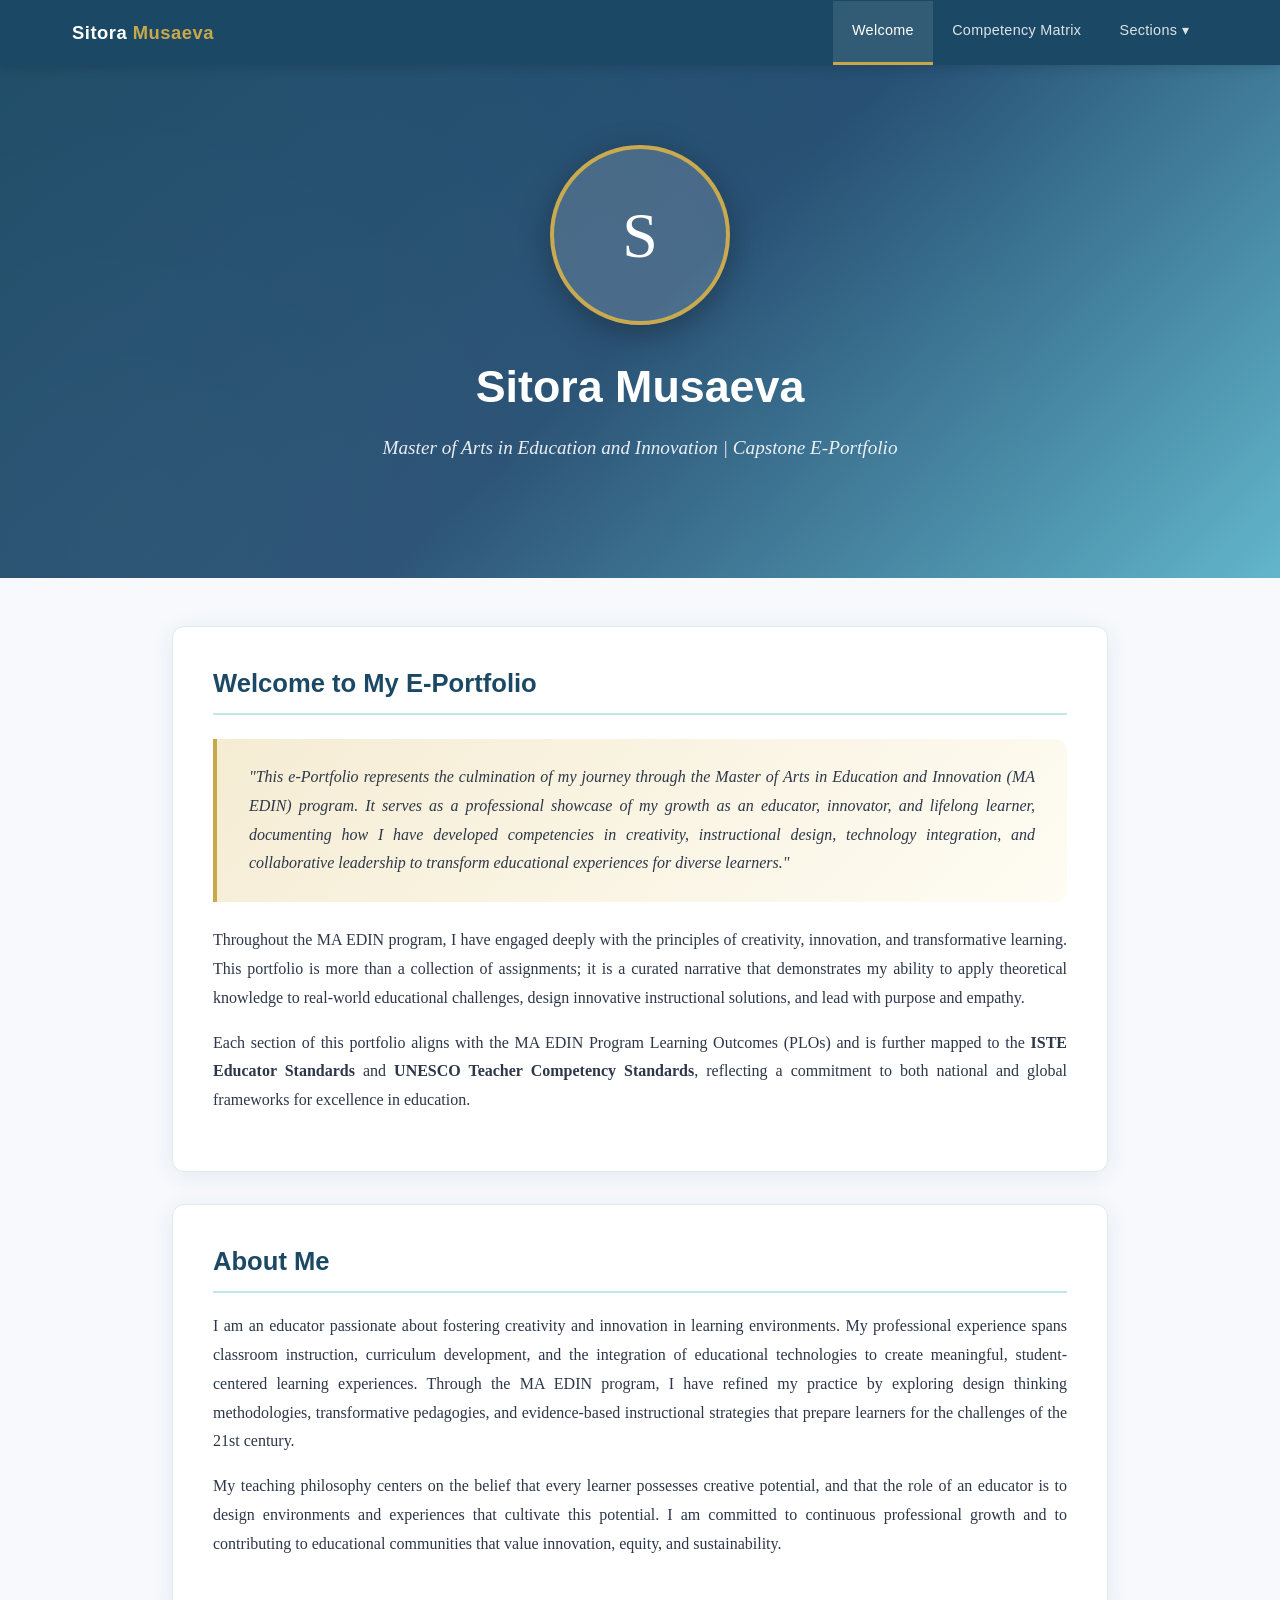
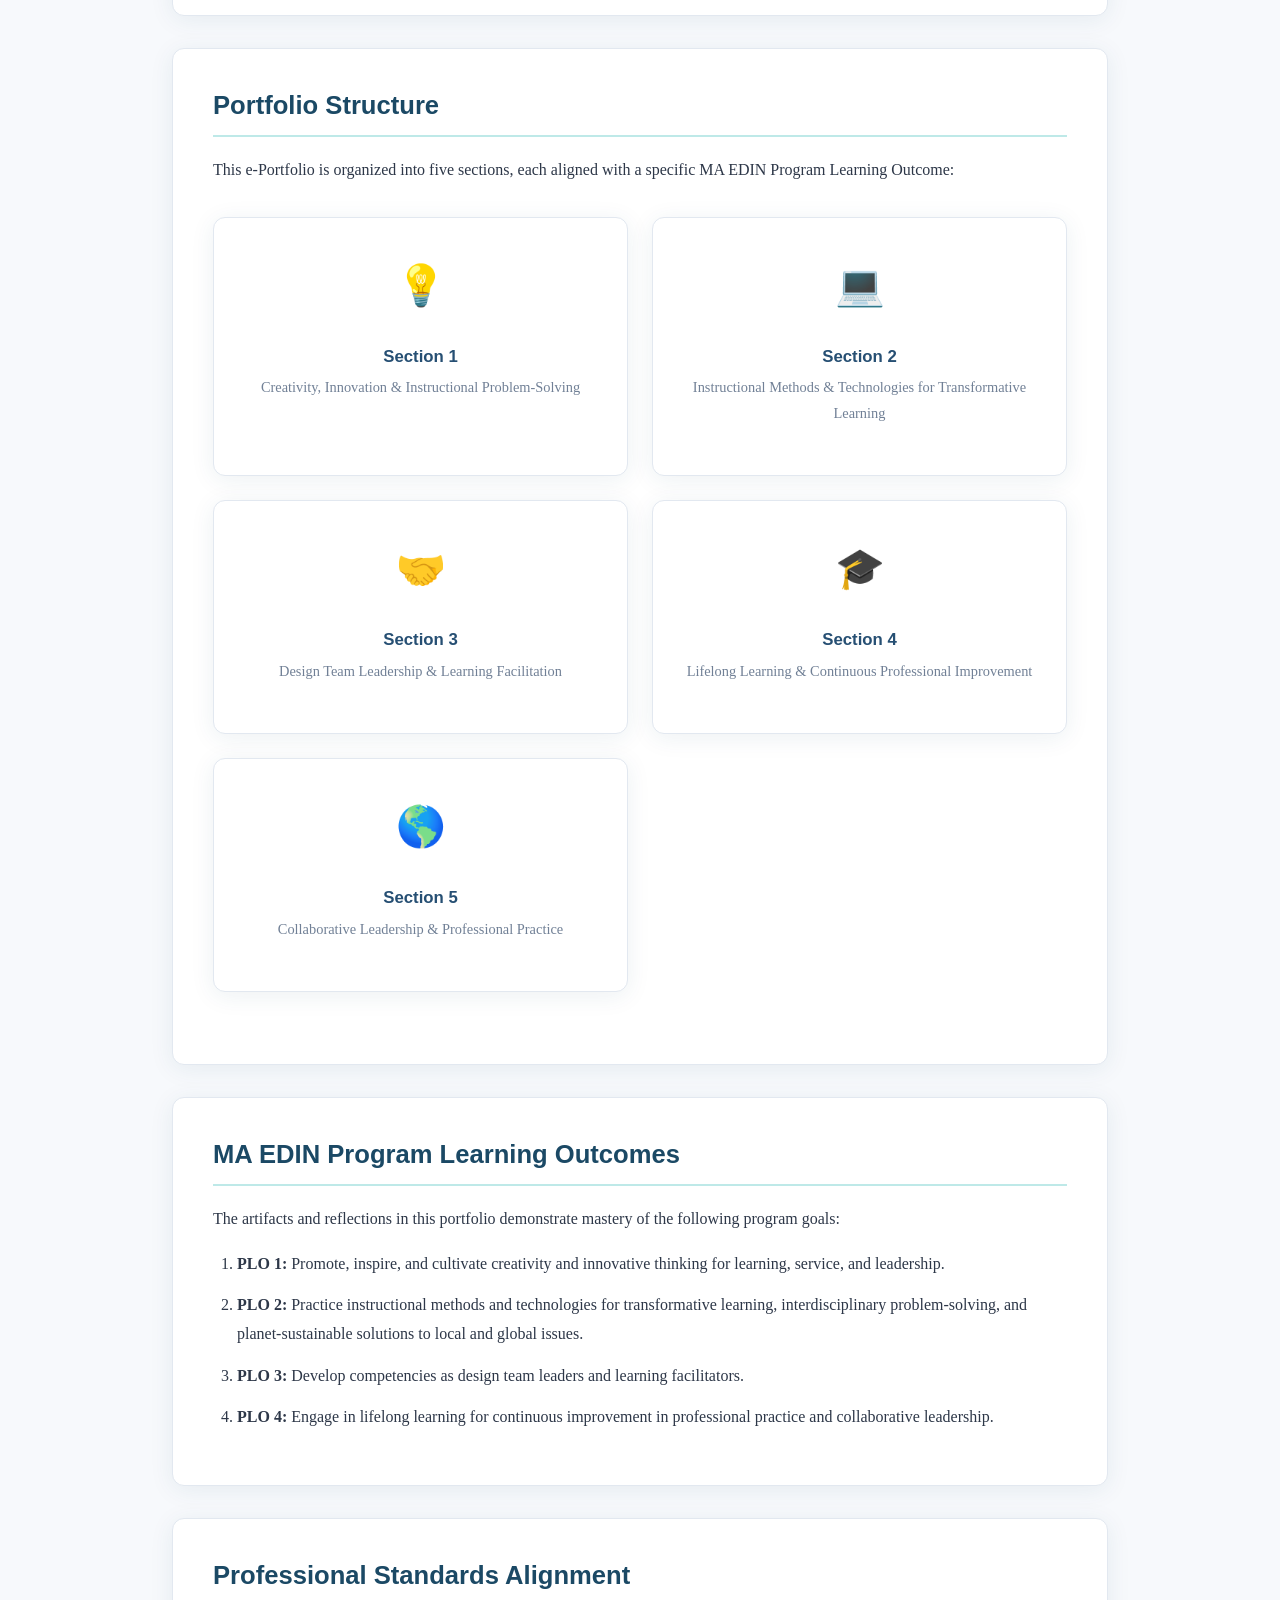
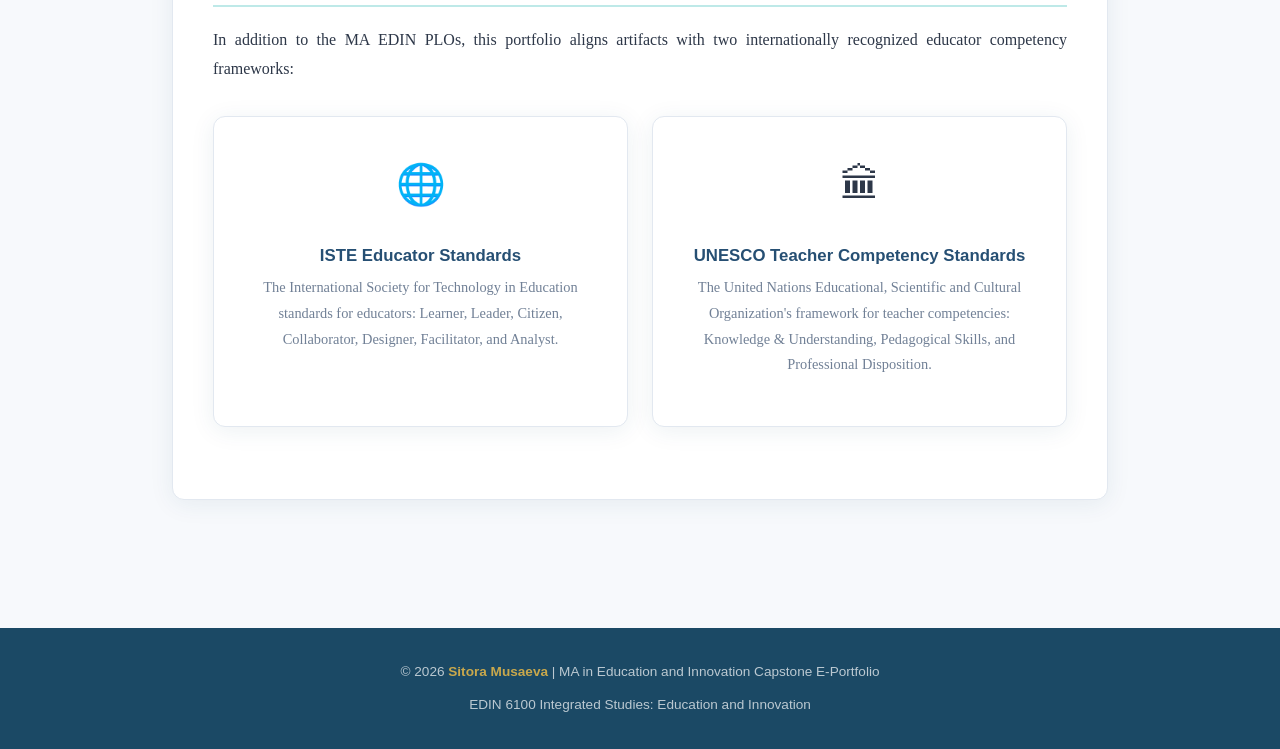
==== index.html @ d30345ec "Initial e-Portfolio: MA EDIN Capstone - full navigation, content, and stub pages" ====
<!DOCTYPE html>
<html lang="en">
<head>
  <meta charset="UTF-8">
  <meta name="viewport" content="width=device-width, initial-scale=1.0">
  <title>E-Portfolio | Sitora Musaeva | MA EDIN Capstone</title>
  <link rel="stylesheet" href="css/style.css">
</head>
<body>

  <!-- Navigation -->
  <nav class="navbar">
    <div class="nav-container">
      <div class="nav-brand">Sitora <span>Musaeva</span></div>
      <button class="nav-toggle" onclick="document.querySelector('.nav-links').classList.toggle('open')">&#9776;</button>
      <ul class="nav-links">
        <li><a href="index.html" class="active">Welcome</a></li>
        <li><a href="matrix.html">Competency Matrix</a></li>
        <li class="dropdown">
          <a href="#">Sections &#9662;</a>
          <div class="dropdown-menu">
            <a href="section1-artifact1.html">Section 1: Creativity &amp; Innovation</a>
            <a href="section2-artifact1.html">Section 2: Instructional Methods &amp; Tech</a>
            <a href="section3.html">Section 3: Design Team Leadership</a>
            <a href="section4.html">Section 4: Lifelong Learning</a>
            <a href="section5.html">Section 5: Professional Practice</a>
          </div>
        </li>
      </ul>
    </div>
  </nav>

  <!-- Hero Section -->
  <section class="hero">
    <div class="hero-photo">S</div>
    <h1>Sitora Musaeva</h1>
    <p class="subtitle">Master of Arts in Education and Innovation | Capstone E-Portfolio</p>
  </section>

  <!-- Main Content -->
  <main class="container">

    <!-- Purpose Statement -->
    <div class="content-card">
      <h2>Welcome to My E-Portfolio</h2>
      <div class="purpose-box">
        <p>"This e-Portfolio represents the culmination of my journey through the Master of Arts in Education and Innovation (MA EDIN) program. It serves as a professional showcase of my growth as an educator, innovator, and lifelong learner, documenting how I have developed competencies in creativity, instructional design, technology integration, and collaborative leadership to transform educational experiences for diverse learners."</p>
      </div>
      <p>Throughout the MA EDIN program, I have engaged deeply with the principles of creativity, innovation, and transformative learning. This portfolio is more than a collection of assignments; it is a curated narrative that demonstrates my ability to apply theoretical knowledge to real-world educational challenges, design innovative instructional solutions, and lead with purpose and empathy.</p>
      <p>Each section of this portfolio aligns with the MA EDIN Program Learning Outcomes (PLOs) and is further mapped to the <strong>ISTE Educator Standards</strong> and <strong>UNESCO Teacher Competency Standards</strong>, reflecting a commitment to both national and global frameworks for excellence in education.</p>
    </div>

    <!-- About Me -->
    <div class="content-card">
      <h2>About Me</h2>
      <p>I am an educator passionate about fostering creativity and innovation in learning environments. My professional experience spans classroom instruction, curriculum development, and the integration of educational technologies to create meaningful, student-centered learning experiences. Through the MA EDIN program, I have refined my practice by exploring design thinking methodologies, transformative pedagogies, and evidence-based instructional strategies that prepare learners for the challenges of the 21st century.</p>
      <p>My teaching philosophy centers on the belief that every learner possesses creative potential, and that the role of an educator is to design environments and experiences that cultivate this potential. I am committed to continuous professional growth and to contributing to educational communities that value innovation, equity, and sustainability.</p>
    </div>

    <!-- Portfolio Overview -->
    <div class="content-card">
      <h2>Portfolio Structure</h2>
      <p>This e-Portfolio is organized into five sections, each aligned with a specific MA EDIN Program Learning Outcome:</p>
      <div class="welcome-grid">
        <a href="section1-artifact1.html" class="welcome-card" style="text-decoration:none; color:inherit;">
          <div class="card-icon">&#128161;</div>
          <h3>Section 1</h3>
          <p>Creativity, Innovation &amp; Instructional Problem-Solving</p>
        </a>
        <a href="section2-artifact1.html" class="welcome-card" style="text-decoration:none; color:inherit;">
          <div class="card-icon">&#128187;</div>
          <h3>Section 2</h3>
          <p>Instructional Methods &amp; Technologies for Transformative Learning</p>
        </a>
        <a href="section3.html" class="welcome-card" style="text-decoration:none; color:inherit;">
          <div class="card-icon">&#129309;</div>
          <h3>Section 3</h3>
          <p>Design Team Leadership &amp; Learning Facilitation</p>
        </a>
        <a href="section4.html" class="welcome-card" style="text-decoration:none; color:inherit;">
          <div class="card-icon">&#127891;</div>
          <h3>Section 4</h3>
          <p>Lifelong Learning &amp; Continuous Professional Improvement</p>
        </a>
        <a href="section5.html" class="welcome-card" style="text-decoration:none; color:inherit;">
          <div class="card-icon">&#127758;</div>
          <h3>Section 5</h3>
          <p>Collaborative Leadership &amp; Professional Practice</p>
        </a>
      </div>
    </div>

    <!-- Program Goals -->
    <div class="content-card">
      <h2>MA EDIN Program Learning Outcomes</h2>
      <p>The artifacts and reflections in this portfolio demonstrate mastery of the following program goals:</p>
      <ol style="padding-left: 1.5rem; margin-top: 1rem;">
        <li style="margin-bottom: 0.8rem;"><strong>PLO 1:</strong> Promote, inspire, and cultivate creativity and innovative thinking for learning, service, and leadership.</li>
        <li style="margin-bottom: 0.8rem;"><strong>PLO 2:</strong> Practice instructional methods and technologies for transformative learning, interdisciplinary problem-solving, and planet-sustainable solutions to local and global issues.</li>
        <li style="margin-bottom: 0.8rem;"><strong>PLO 3:</strong> Develop competencies as design team leaders and learning facilitators.</li>
        <li style="margin-bottom: 0.8rem;"><strong>PLO 4:</strong> Engage in lifelong learning for continuous improvement in professional practice and collaborative leadership.</li>
      </ol>
    </div>

    <!-- Professional Standards -->
    <div class="content-card">
      <h2>Professional Standards Alignment</h2>
      <p>In addition to the MA EDIN PLOs, this portfolio aligns artifacts with two internationally recognized educator competency frameworks:</p>
      <div class="welcome-grid">
        <div class="welcome-card">
          <div class="card-icon">&#127760;</div>
          <h3>ISTE Educator Standards</h3>
          <p>The International Society for Technology in Education standards for educators: Learner, Leader, Citizen, Collaborator, Designer, Facilitator, and Analyst.</p>
        </div>
        <div class="welcome-card">
          <div class="card-icon">&#127963;</div>
          <h3>UNESCO Teacher Competency Standards</h3>
          <p>The United Nations Educational, Scientific and Cultural Organization's framework for teacher competencies: Knowledge &amp; Understanding, Pedagogical Skills, and Professional Disposition.</p>
        </div>
      </div>
    </div>

  </main>

  <!-- Footer -->
  <footer class="footer">
    <p>&copy; 2026 <strong>Sitora Musaeva</strong> | MA in Education and Innovation Capstone E-Portfolio</p>
    <p style="margin-top: 0.5rem;">EDIN 6100 Integrated Studies: Education and Innovation</p>
  </footer>

</body>
</html>
---- css/style.css ----
/* ============================================
   E-Portfolio | MA EDIN Capstone
   Sitora Musaeva
   ============================================ */

/* --- Reset & Base --- */
*, *::before, *::after { box-sizing: border-box; margin: 0; padding: 0; }

:root {
  --primary: #1B4965;
  --primary-light: #264f73;
  --secondary: #62B6CB;
  --accent: #BEE9E8;
  --gold: #C9A84C;
  --gold-light: #f5ecd3;
  --bg: #F7F9FC;
  --bg-white: #FFFFFF;
  --text: #2D3748;
  --text-light: #4A5568;
  --text-muted: #718096;
  --border: #E2E8F0;
  --shadow: 0 4px 24px rgba(27, 73, 101, 0.08);
  --shadow-lg: 0 8px 40px rgba(27, 73, 101, 0.12);
  --radius: 12px;
  --transition: 0.3s ease;
}

html { scroll-behavior: smooth; font-size: 16px; }

body {
  font-family: 'Georgia', 'Times New Roman', serif;
  color: var(--text);
  background: var(--bg);
  line-height: 1.8;
  -webkit-font-smoothing: antialiased;
}

h1, h2, h3, h4, h5, h6 {
  font-family: 'Segoe UI', 'Helvetica Neue', Arial, sans-serif;
  font-weight: 700;
  line-height: 1.3;
  color: var(--primary);
}

a { color: var(--secondary); text-decoration: none; transition: color var(--transition); }
a:hover { color: var(--primary); }

img { max-width: 100%; height: auto; display: block; }

/* --- Navigation --- */
.navbar {
  background: var(--primary);
  padding: 0;
  position: sticky;
  top: 0;
  z-index: 1000;
  box-shadow: 0 2px 12px rgba(0,0,0,0.15);
}

.nav-container {
  max-width: 1200px;
  margin: 0 auto;
  display: flex;
  align-items: center;
  justify-content: space-between;
  padding: 0 2rem;
}

.nav-brand {
  color: #fff;
  font-family: 'Segoe UI', sans-serif;
  font-size: 1.15rem;
  font-weight: 700;
  padding: 1rem 0;
  letter-spacing: 0.5px;
}

.nav-brand span { color: var(--gold); }

.nav-links {
  list-style: none;
  display: flex;
  gap: 0;
}

.nav-links li a {
  display: block;
  color: rgba(255,255,255,0.85);
  padding: 1.1rem 1.2rem;
  font-family: 'Segoe UI', sans-serif;
  font-size: 0.9rem;
  font-weight: 500;
  letter-spacing: 0.3px;
  transition: all var(--transition);
  border-bottom: 3px solid transparent;
}

.nav-links li a:hover,
.nav-links li a.active {
  color: #fff;
  background: rgba(255,255,255,0.1);
  border-bottom-color: var(--gold);
}

/* Dropdown */
.dropdown { position: relative; }
.dropdown-menu {
  display: none;
  position: absolute;
  top: 100%;
  left: 0;
  background: var(--primary);
  min-width: 260px;
  box-shadow: var(--shadow-lg);
  border-radius: 0 0 8px 8px;
  z-index: 100;
}
.dropdown:hover .dropdown-menu { display: block; }
.dropdown-menu a {
  display: block;
  padding: 0.75rem 1.2rem;
  color: rgba(255,255,255,0.85);
  font-size: 0.85rem;
  border-bottom: 1px solid rgba(255,255,255,0.08);
}
.dropdown-menu a:hover { background: rgba(255,255,255,0.1); color: #fff; }

/* Mobile menu */
.nav-toggle {
  display: none;
  background: none;
  border: none;
  color: #fff;
  font-size: 1.5rem;
  cursor: pointer;
  padding: 0.5rem;
}

/* --- Hero Section --- */
.hero {
  background: linear-gradient(135deg, var(--primary) 0%, var(--primary-light) 50%, var(--secondary) 100%);
  color: #fff;
  padding: 5rem 2rem;
  text-align: center;
  position: relative;
  overflow: hidden;
}

.hero::before {
  content: '';
  position: absolute;
  top: -50%;
  left: -50%;
  width: 200%;
  height: 200%;
  background: radial-gradient(circle at 30% 70%, rgba(255,255,255,0.05) 0%, transparent 50%);
}

.hero h1 {
  font-size: 2.8rem;
  color: #fff;
  margin-bottom: 1rem;
  position: relative;
}

.hero .subtitle {
  font-size: 1.2rem;
  opacity: 0.9;
  max-width: 700px;
  margin: 0 auto 2rem;
  font-style: italic;
}

.hero-photo {
  width: 180px;
  height: 180px;
  border-radius: 50%;
  border: 4px solid var(--gold);
  object-fit: cover;
  margin: 0 auto 2rem;
  box-shadow: 0 8px 32px rgba(0,0,0,0.3);
  background: rgba(255,255,255,0.15);
  display: flex;
  align-items: center;
  justify-content: center;
  font-size: 4rem;
}

/* --- Page Header --- */
.page-header {
  background: linear-gradient(135deg, var(--primary) 0%, var(--primary-light) 100%);
  color: #fff;
  padding: 3rem 2rem;
  text-align: center;
}

.page-header h1 {
  color: #fff;
  font-size: 2.2rem;
  margin-bottom: 0.5rem;
}

.page-header .breadcrumb {
  color: rgba(255,255,255,0.7);
  font-family: 'Segoe UI', sans-serif;
  font-size: 0.9rem;
}

.page-header .breadcrumb a { color: var(--gold); }

/* --- Main Content --- */
.container {
  max-width: 1000px;
  margin: 0 auto;
  padding: 3rem 2rem;
}

.content-card {
  background: var(--bg-white);
  border-radius: var(--radius);
  padding: 2.5rem;
  margin-bottom: 2rem;
  box-shadow: var(--shadow);
  border: 1px solid var(--border);
}

.content-card h2 {
  font-size: 1.6rem;
  margin-bottom: 1.2rem;
  padding-bottom: 0.8rem;
  border-bottom: 2px solid var(--accent);
}

.content-card h3 {
  font-size: 1.25rem;
  margin: 1.5rem 0 0.8rem;
  color: var(--primary-light);
}

.content-card p {
  margin-bottom: 1rem;
  text-align: justify;
}

/* --- Purpose Statement --- */
.purpose-box {
  background: linear-gradient(135deg, var(--gold-light), #fefcf3);
  border-left: 4px solid var(--gold);
  padding: 1.5rem 2rem;
  border-radius: 0 var(--radius) var(--radius) 0;
  margin: 1.5rem 0;
}

.purpose-box p {
  font-style: italic;
  color: var(--text);
  margin: 0;
}

/* --- Competency Matrix Table --- */
.matrix-table {
  width: 100%;
  border-collapse: collapse;
  margin: 1.5rem 0;
  font-family: 'Segoe UI', sans-serif;
  font-size: 0.9rem;
}

.matrix-table thead th {
  background: var(--primary);
  color: #fff;
  padding: 1rem;
  text-align: left;
  font-weight: 600;
  font-size: 0.85rem;
  letter-spacing: 0.3px;
}

.matrix-table tbody td {
  padding: 0.9rem 1rem;
  border-bottom: 1px solid var(--border);
  vertical-align: top;
  line-height: 1.5;
}

.matrix-table tbody tr:nth-child(even) { background: #f8fafc; }
.matrix-table tbody tr:hover { background: var(--accent); }

.matrix-table .plo-tag {
  display: inline-block;
  background: var(--primary);
  color: #fff;
  padding: 0.2rem 0.6rem;
  border-radius: 4px;
  font-size: 0.78rem;
  font-weight: 600;
  margin: 2px;
}

.matrix-table .iste-tag {
  display: inline-block;
  background: var(--secondary);
  color: #fff;
  padding: 0.2rem 0.6rem;
  border-radius: 4px;
  font-size: 0.78rem;
  font-weight: 600;
  margin: 2px;
}

.matrix-table .un-tag {
  display: inline-block;
  background: var(--gold);
  color: #fff;
  padding: 0.2rem 0.6rem;
  border-radius: 4px;
  font-size: 0.78rem;
  font-weight: 600;
  margin: 2px;
}

/* --- Artifact Display --- */
.artifact-embed {
  background: #f0f4f8;
  border: 2px dashed var(--border);
  border-radius: var(--radius);
  padding: 3rem 2rem;
  text-align: center;
  margin: 1.5rem 0;
  min-height: 300px;
  display: flex;
  flex-direction: column;
  align-items: center;
  justify-content: center;
}

.artifact-embed .icon {
  font-size: 3rem;
  margin-bottom: 1rem;
  opacity: 0.5;
}

.artifact-embed p {
  color: var(--text-muted);
  font-family: 'Segoe UI', sans-serif;
  font-size: 0.95rem;
  text-align: center;
}

.artifact-embed.has-content {
  border-style: solid;
  border-color: var(--accent);
  background: #fff;
  padding: 1.5rem;
}

.artifact-embed iframe {
  width: 100%;
  min-height: 500px;
  border: none;
  border-radius: 8px;
}

/* --- Reflection Sections --- */
.reflection-section {
  margin: 2rem 0;
}

.reflection-label {
  display: inline-block;
  font-family: 'Segoe UI', sans-serif;
  font-weight: 700;
  font-size: 1rem;
  color: #fff;
  padding: 0.4rem 1.2rem;
  border-radius: 20px;
  margin-bottom: 1rem;
}

.reflection-label.what { background: var(--primary); }
.reflection-label.so-what { background: var(--secondary); }
.reflection-label.now-what { background: var(--gold); }

/* --- Reference List --- */
.references {
  background: #f8fafc;
  border-radius: var(--radius);
  padding: 2rem;
  margin-top: 2rem;
}

.references h3 {
  font-size: 1.15rem;
  margin-bottom: 1rem;
  color: var(--primary);
}

.references p {
  font-size: 0.9rem;
  line-height: 1.7;
  margin-bottom: 0.6rem;
  padding-left: 2rem;
  text-indent: -2rem;
  text-align: left;
}

/* --- Stub Pages --- */
.stub-content {
  text-align: center;
  padding: 4rem 2rem;
}

.stub-content .stub-icon {
  font-size: 4rem;
  margin-bottom: 1.5rem;
  opacity: 0.4;
}

.stub-content h2 {
  border: none;
  margin-bottom: 1rem;
}

.stub-content p {
  color: var(--text-muted);
  max-width: 500px;
  margin: 0 auto 1rem;
  text-align: center;
}

.stub-badge {
  display: inline-block;
  background: var(--accent);
  color: var(--primary);
  padding: 0.5rem 1.5rem;
  border-radius: 20px;
  font-family: 'Segoe UI', sans-serif;
  font-weight: 600;
  font-size: 0.85rem;
  margin-top: 1rem;
}

/* --- Section Navigation --- */
.section-nav {
  display: flex;
  gap: 1rem;
  margin: 2rem 0;
  flex-wrap: wrap;
}

.section-nav a {
  flex: 1;
  min-width: 200px;
  background: var(--bg-white);
  border: 2px solid var(--border);
  border-radius: var(--radius);
  padding: 1.2rem;
  text-align: center;
  font-family: 'Segoe UI', sans-serif;
  font-weight: 600;
  font-size: 0.9rem;
  color: var(--primary);
  transition: all var(--transition);
}

.section-nav a:hover {
  border-color: var(--secondary);
  background: var(--accent);
  transform: translateY(-2px);
  box-shadow: var(--shadow);
}

.section-nav a.active {
  border-color: var(--primary);
  background: var(--primary);
  color: #fff;
}

/* --- Footer --- */
.footer {
  background: var(--primary);
  color: rgba(255,255,255,0.7);
  text-align: center;
  padding: 2rem;
  font-family: 'Segoe UI', sans-serif;
  font-size: 0.85rem;
  margin-top: 3rem;
}

.footer strong { color: var(--gold); }

/* --- Welcome Grid --- */
.welcome-grid {
  display: grid;
  grid-template-columns: repeat(auto-fit, minmax(280px, 1fr));
  gap: 1.5rem;
  margin: 2rem 0;
}

.welcome-card {
  background: var(--bg-white);
  border-radius: var(--radius);
  padding: 2rem;
  box-shadow: var(--shadow);
  border: 1px solid var(--border);
  text-align: center;
  transition: transform var(--transition), box-shadow var(--transition);
}

.welcome-card:hover {
  transform: translateY(-4px);
  box-shadow: var(--shadow-lg);
}

.welcome-card .card-icon {
  font-size: 2.5rem;
  margin-bottom: 1rem;
}

.welcome-card h3 {
  font-size: 1.05rem;
  margin-bottom: 0.5rem;
}

.welcome-card p {
  font-size: 0.9rem;
  color: var(--text-muted);
  text-align: center;
}

/* --- Responsive --- */
@media (max-width: 768px) {
  .nav-links { display: none; }
  .nav-toggle { display: block; }
  .nav-links.open {
    display: flex;
    flex-direction: column;
    position: absolute;
    top: 100%;
    left: 0;
    right: 0;
    background: var(--primary);
    box-shadow: var(--shadow-lg);
  }
  .dropdown-menu {
    position: static;
    box-shadow: none;
    background: rgba(0,0,0,0.1);
  }
  .dropdown:hover .dropdown-menu { display: none; }
  .dropdown.open .dropdown-menu { display: block; }
  .hero h1 { font-size: 2rem; }
  .hero { padding: 3rem 1.5rem; }
  .container { padding: 2rem 1rem; }
  .content-card { padding: 1.5rem; }
  .matrix-table { font-size: 0.8rem; }
  .matrix-table thead th,
  .matrix-table tbody td { padding: 0.6rem; }
}

@media (max-width: 480px) {
  .hero h1 { font-size: 1.6rem; }
  .page-header h1 { font-size: 1.6rem; }
  .section-nav { flex-direction: column; }
}

/* --- Print Styles --- */
@media print {
  .navbar, .nav-toggle { display: none; }
  .hero { padding: 2rem; }
  .content-card { box-shadow: none; border: 1px solid #ccc; break-inside: avoid; }
  body { font-size: 11pt; }
}
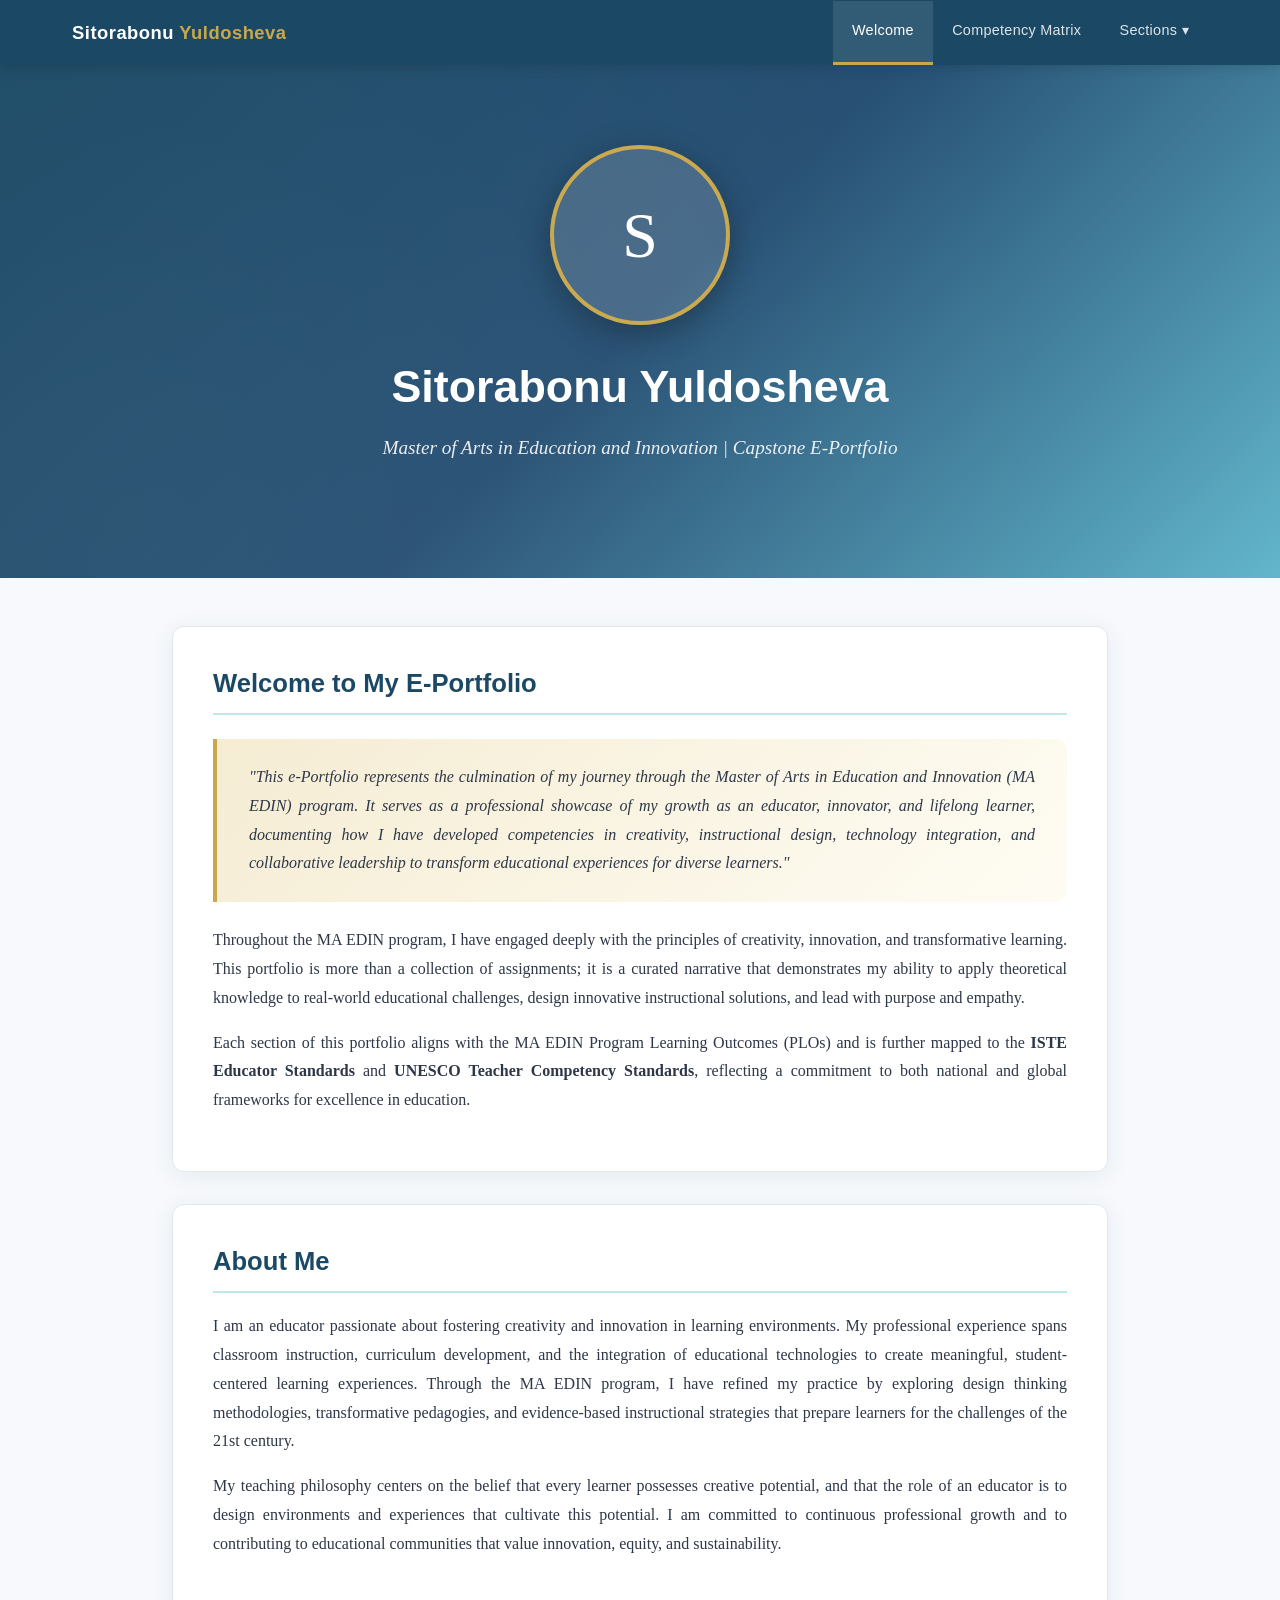
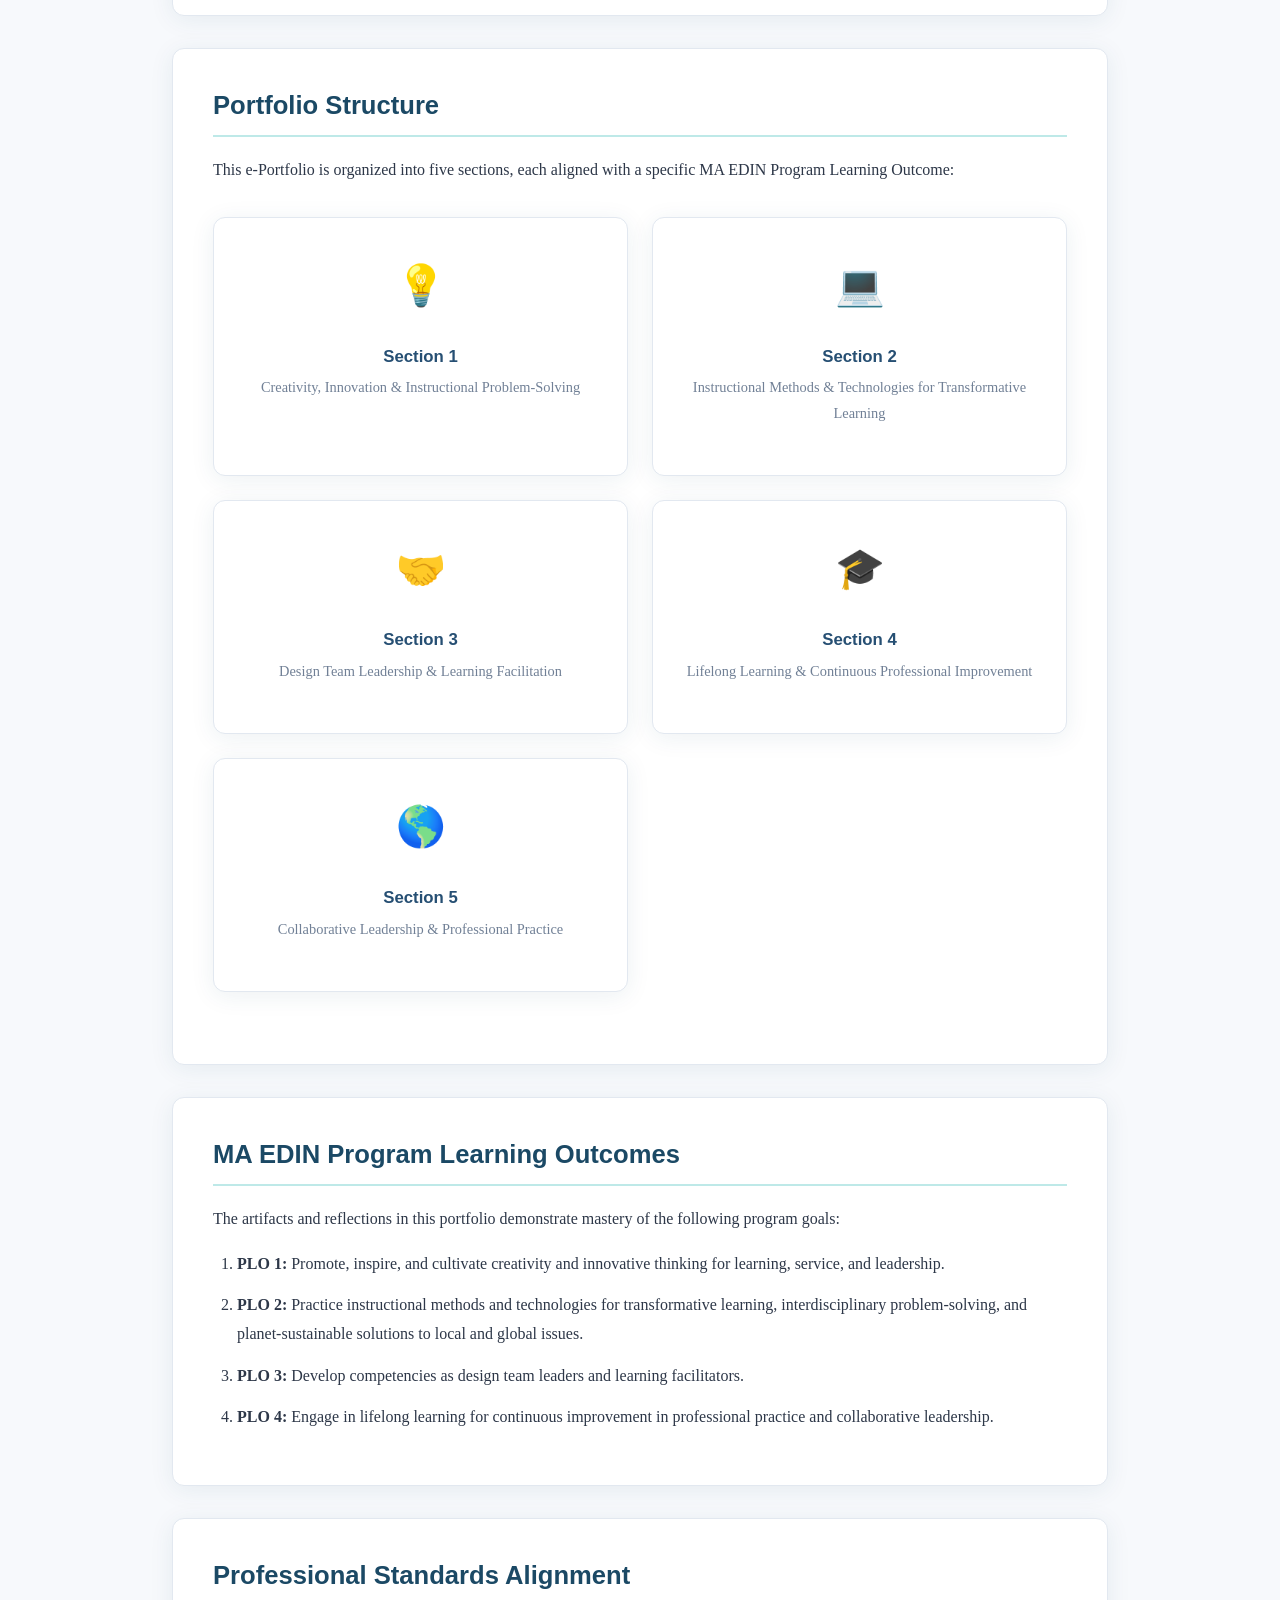
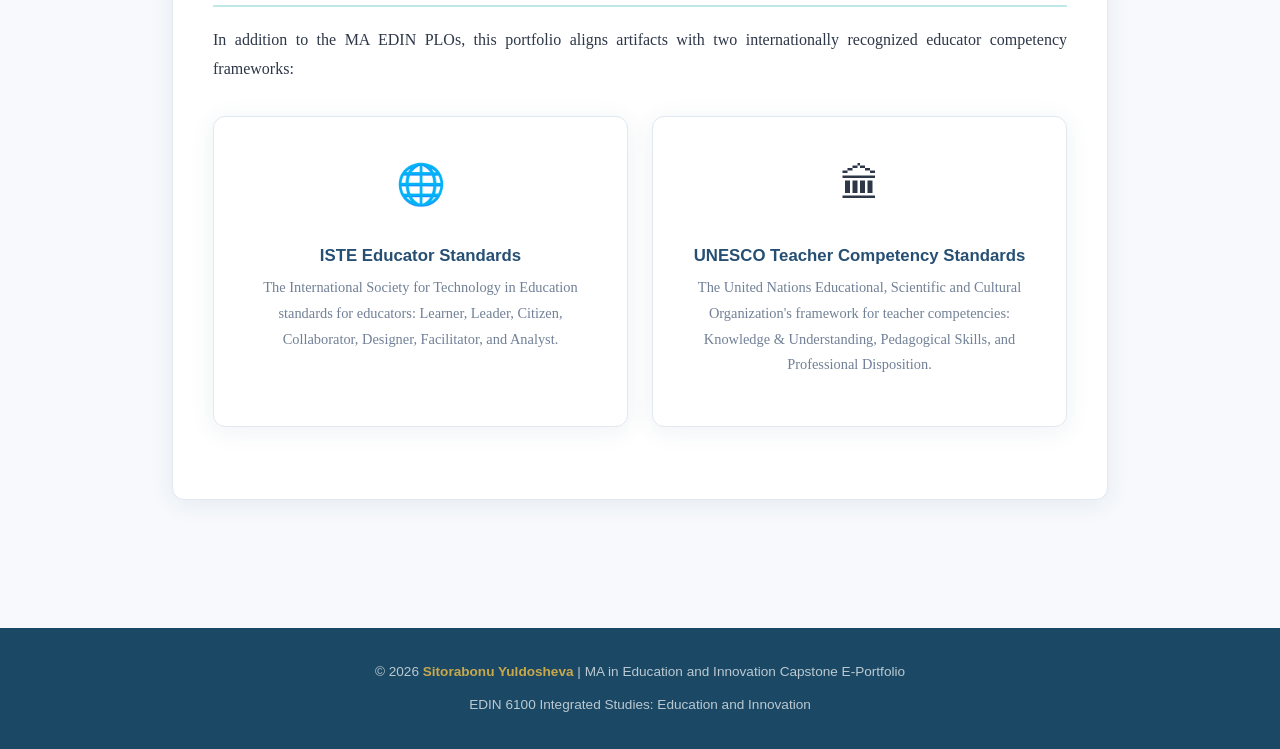
==== commit 48285757: "Fix name: Yuldosheva Sitorabonu Tulkin Kizi" ====
--- a/index.html
+++ b/index.html
@@ -3,7 +3,7 @@
 <head>
   <meta charset="UTF-8">
   <meta name="viewport" content="width=device-width, initial-scale=1.0">
-  <title>E-Portfolio | Sitora Musaeva | MA EDIN Capstone</title>
+  <title>E-Portfolio | Sitorabonu Yuldosheva | MA EDIN Capstone</title>
   <link rel="stylesheet" href="css/style.css">
 </head>
 <body>
@@ -11,7 +11,7 @@
   <!-- Navigation -->
   <nav class="navbar">
     <div class="nav-container">
-      <div class="nav-brand">Sitora <span>Musaeva</span></div>
+      <div class="nav-brand">Sitorabonu <span>Yuldosheva</span></div>
       <button class="nav-toggle" onclick="document.querySelector('.nav-links').classList.toggle('open')">&#9776;</button>
       <ul class="nav-links">
         <li><a href="index.html" class="active">Welcome</a></li>
@@ -33,7 +33,7 @@
   <!-- Hero Section -->
   <section class="hero">
     <div class="hero-photo">S</div>
-    <h1>Sitora Musaeva</h1>
+    <h1>Sitorabonu Yuldosheva</h1>
     <p class="subtitle">Master of Arts in Education and Innovation | Capstone E-Portfolio</p>
   </section>
 
@@ -124,7 +124,7 @@
 
   <!-- Footer -->
   <footer class="footer">
-    <p>&copy; 2026 <strong>Sitora Musaeva</strong> | MA in Education and Innovation Capstone E-Portfolio</p>
+    <p>&copy; 2026 <strong>Sitorabonu Yuldosheva</strong> | MA in Education and Innovation Capstone E-Portfolio</p>
     <p style="margin-top: 0.5rem;">EDIN 6100 Integrated Studies: Education and Innovation</p>
   </footer>
 
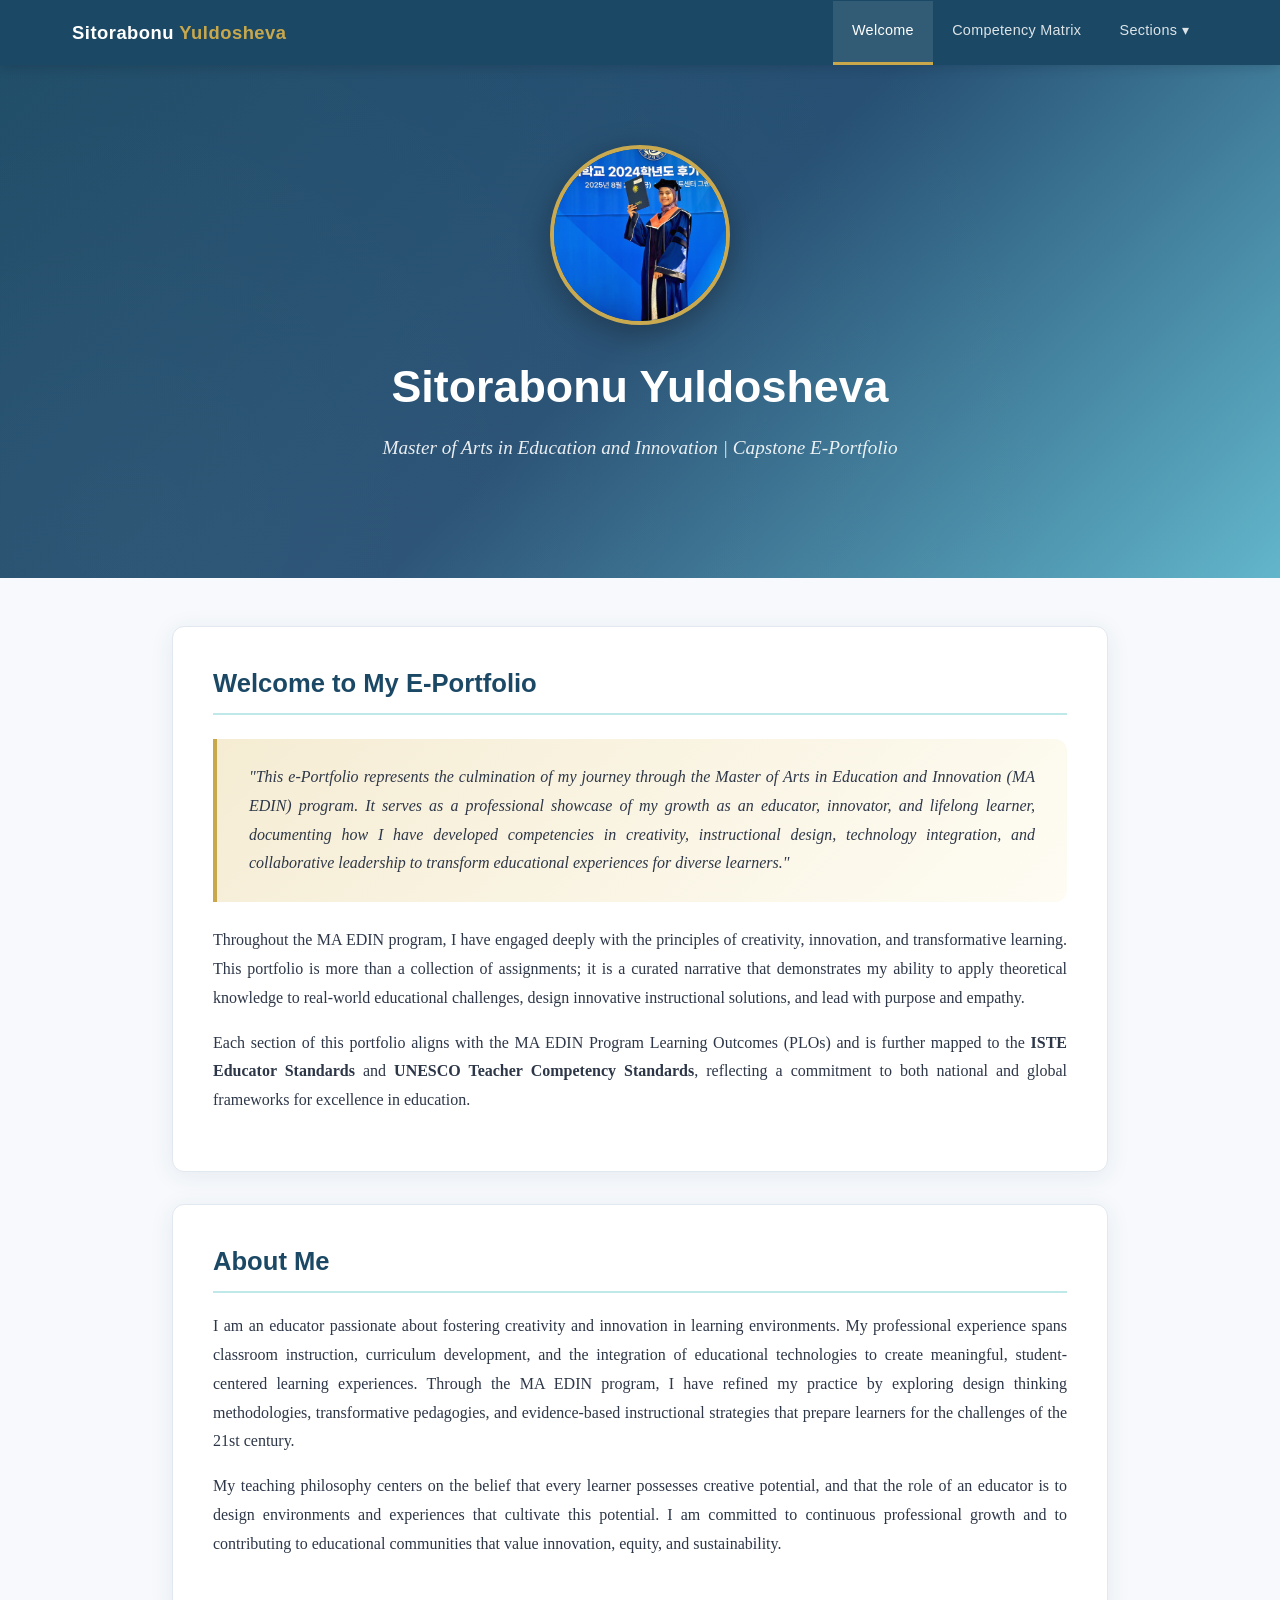
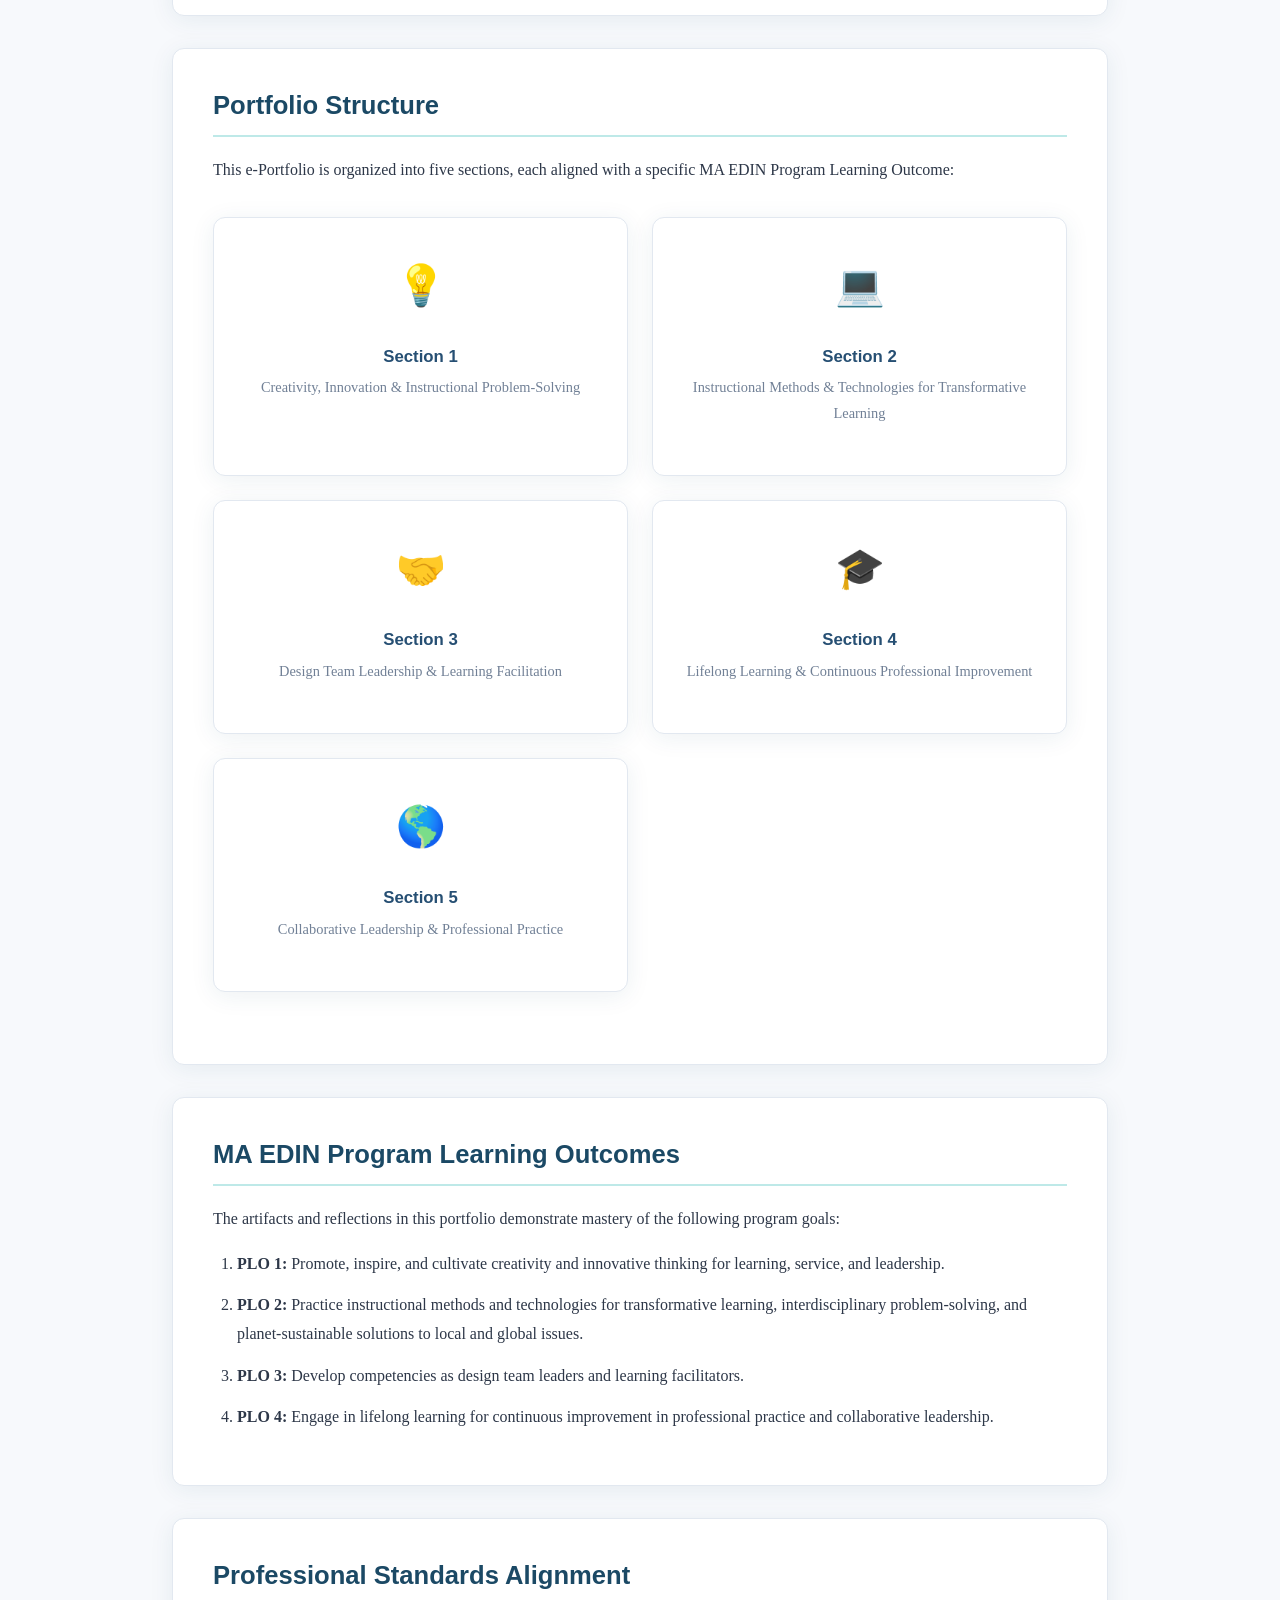
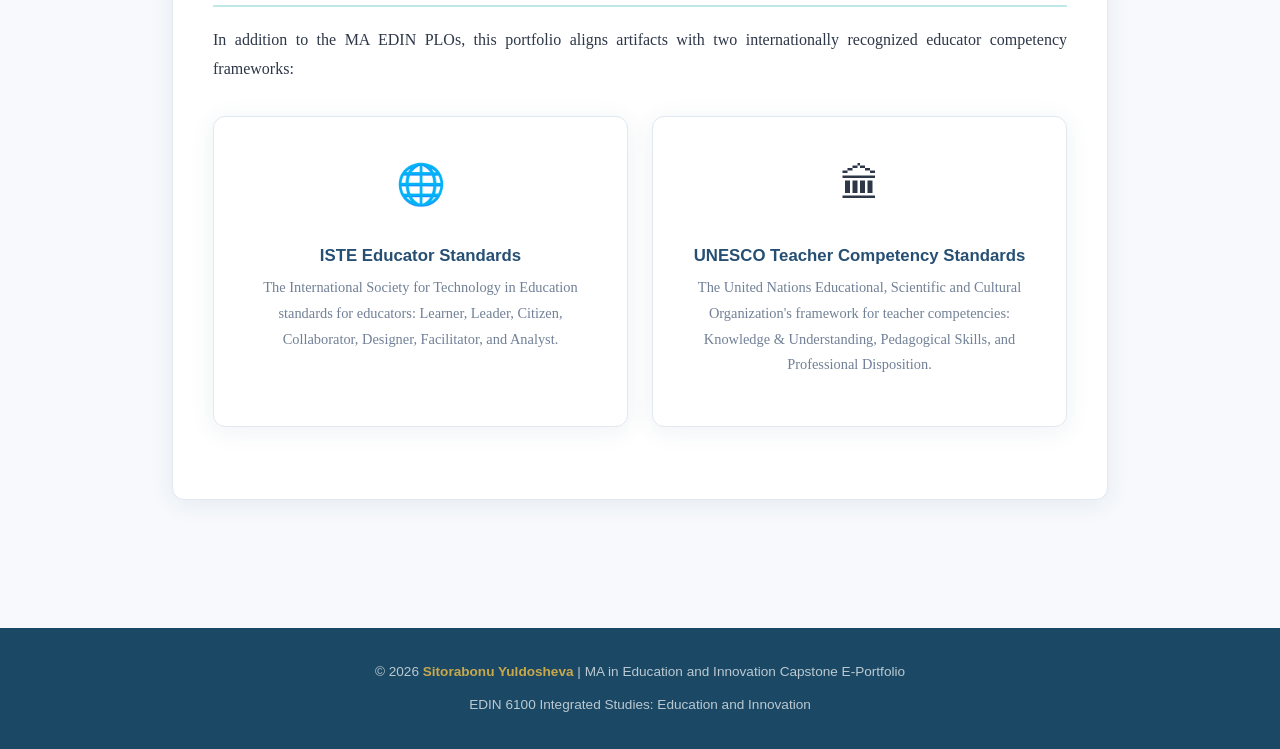
==== commit 8f1818e9: "Add professional profile photo to welcome page" ====
--- a/index.html
+++ b/index.html
@@ -32,7 +32,7 @@
 
   <!-- Hero Section -->
   <section class="hero">
-    <div class="hero-photo">S</div>
+    <img src="assets/profile.jpg" alt="Sitorabonu Yuldosheva" class="hero-photo" style="display:block;">
     <h1>Sitorabonu Yuldosheva</h1>
     <p class="subtitle">Master of Arts in Education and Innovation | Capstone E-Portfolio</p>
   </section>
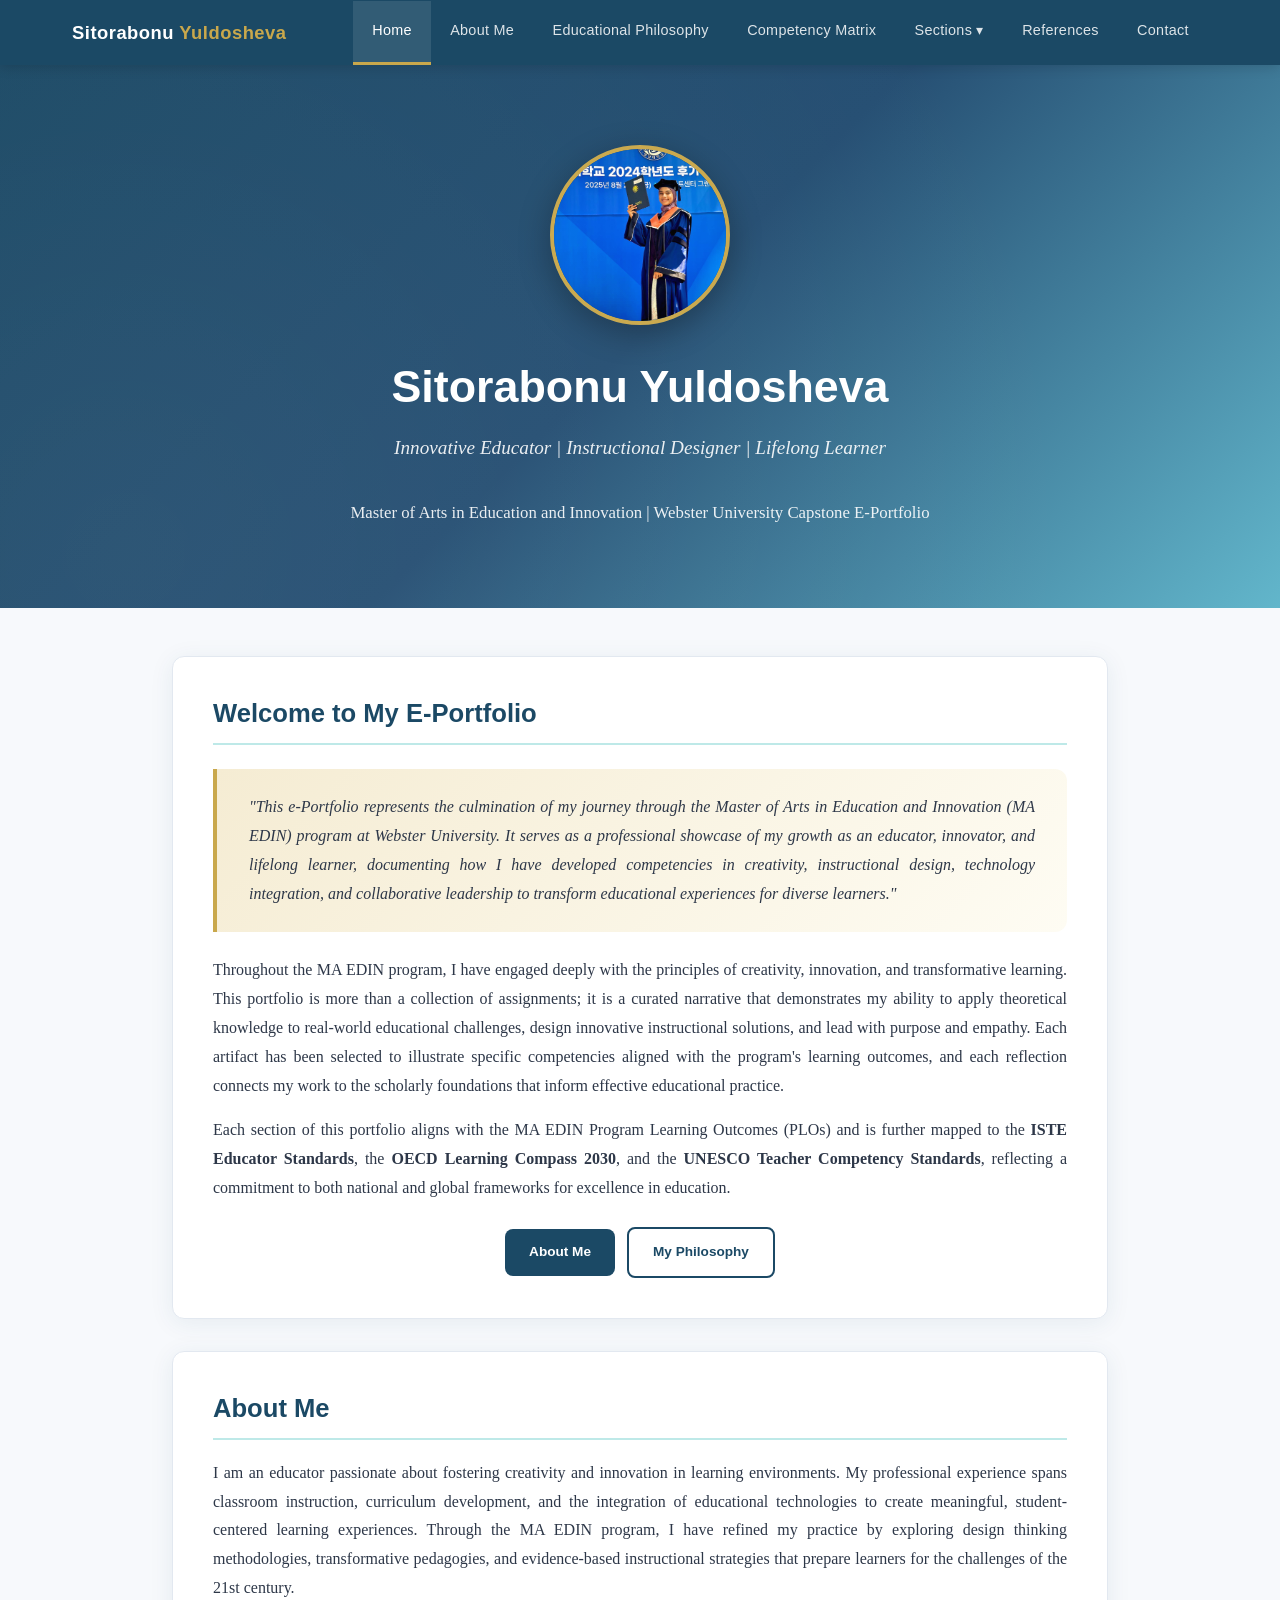
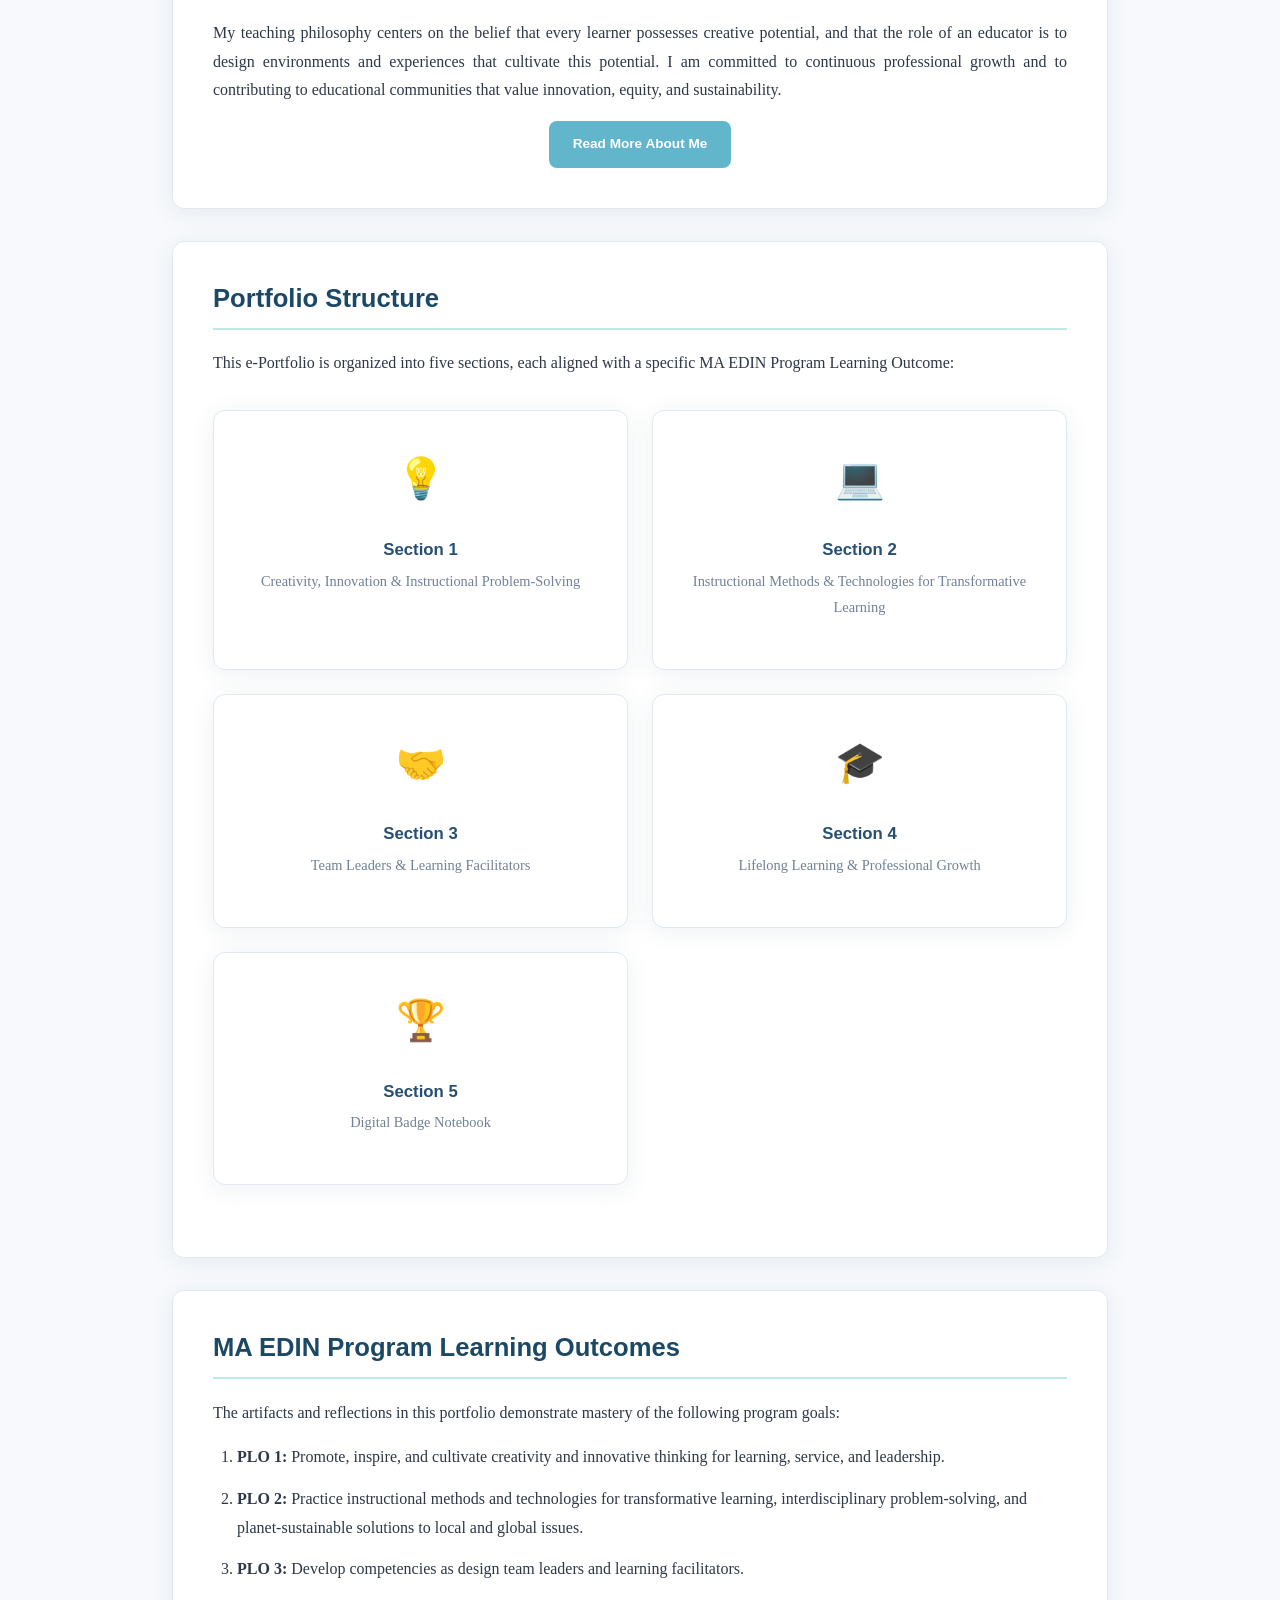
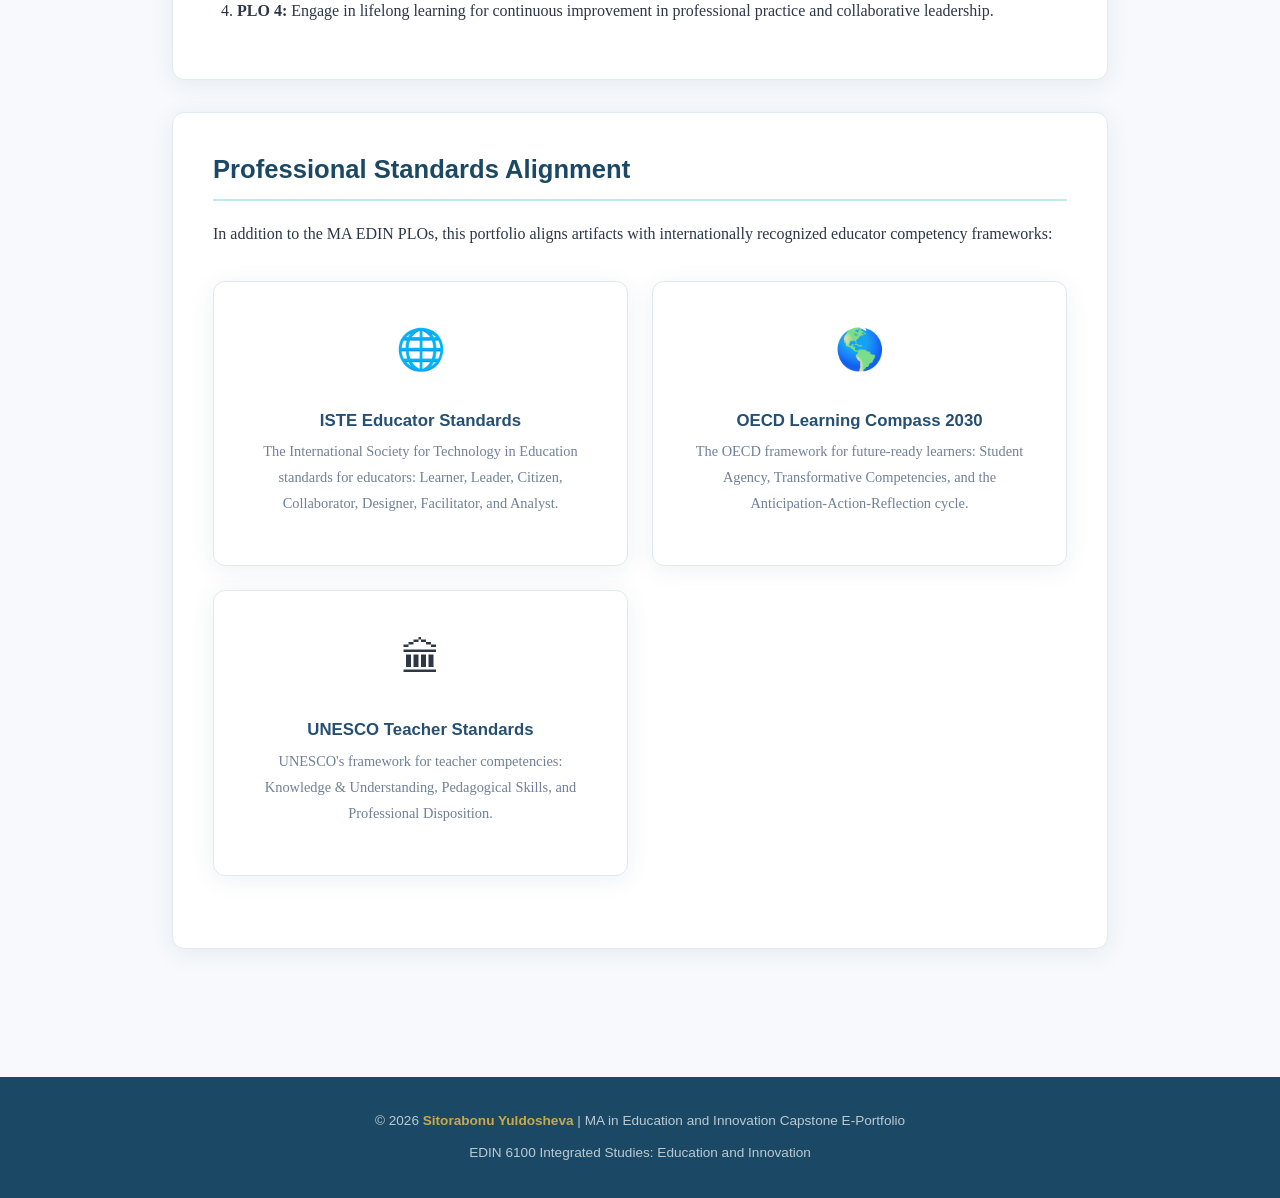
==== commit 1ef1e94e: "Complete Week 7 capstone portfolio: Sections 3-5, new pages, full academic content - Add Section 3: " ====
--- a/index.html
+++ b/index.html
@@ -14,18 +14,22 @@
       <div class="nav-brand">Sitorabonu <span>Yuldosheva</span></div>
       <button class="nav-toggle" onclick="document.querySelector('.nav-links').classList.toggle('open')">&#9776;</button>
       <ul class="nav-links">
-        <li><a href="index.html" class="active">Welcome</a></li>
+        <li><a href="index.html" class="active">Home</a></li>
+        <li><a href="about.html">About Me</a></li>
+        <li><a href="philosophy.html">Educational Philosophy</a></li>
         <li><a href="matrix.html">Competency Matrix</a></li>
         <li class="dropdown">
           <a href="#">Sections &#9662;</a>
           <div class="dropdown-menu">
             <a href="section1-artifact1.html">Section 1: Creativity &amp; Innovation</a>
             <a href="section2-artifact1.html">Section 2: Instructional Methods &amp; Tech</a>
-            <a href="section3.html">Section 3: Design Team Leadership</a>
+            <a href="section3.html">Section 3: Team Leaders &amp; Facilitators</a>
             <a href="section4.html">Section 4: Lifelong Learning</a>
-            <a href="section5.html">Section 5: Professional Practice</a>
+            <a href="section5.html">Section 5: Digital Badge Notebook</a>
           </div>
         </li>
+        <li><a href="references.html">References</a></li>
+        <li><a href="contact.html">Contact</a></li>
       </ul>
     </div>
   </nav>
@@ -34,31 +38,39 @@
   <section class="hero">
     <img src="assets/profile.jpg" alt="Sitorabonu Yuldosheva" class="hero-photo" style="display:block;">
     <h1>Sitorabonu Yuldosheva</h1>
-    <p class="subtitle">Master of Arts in Education and Innovation | Capstone E-Portfolio</p>
+    <p class="subtitle">Innovative Educator | Instructional Designer | Lifelong Learner</p>
+    <p style="max-width: 700px; margin: 0 auto; font-size: 1.05rem; opacity: 0.9; position: relative;">Master of Arts in Education and Innovation | Webster University Capstone E-Portfolio</p>
   </section>
 
   <!-- Main Content -->
   <main class="container">
 
-    <!-- Purpose Statement -->
-    <div class="content-card">
+    <!-- Mission Statement -->
+    <div class="content-card animate-in delay-1">
       <h2>Welcome to My E-Portfolio</h2>
       <div class="purpose-box">
-        <p>"This e-Portfolio represents the culmination of my journey through the Master of Arts in Education and Innovation (MA EDIN) program. It serves as a professional showcase of my growth as an educator, innovator, and lifelong learner, documenting how I have developed competencies in creativity, instructional design, technology integration, and collaborative leadership to transform educational experiences for diverse learners."</p>
+        <p>"This e-Portfolio represents the culmination of my journey through the Master of Arts in Education and Innovation (MA EDIN) program at Webster University. It serves as a professional showcase of my growth as an educator, innovator, and lifelong learner, documenting how I have developed competencies in creativity, instructional design, technology integration, and collaborative leadership to transform educational experiences for diverse learners."</p>
       </div>
-      <p>Throughout the MA EDIN program, I have engaged deeply with the principles of creativity, innovation, and transformative learning. This portfolio is more than a collection of assignments; it is a curated narrative that demonstrates my ability to apply theoretical knowledge to real-world educational challenges, design innovative instructional solutions, and lead with purpose and empathy.</p>
-      <p>Each section of this portfolio aligns with the MA EDIN Program Learning Outcomes (PLOs) and is further mapped to the <strong>ISTE Educator Standards</strong> and <strong>UNESCO Teacher Competency Standards</strong>, reflecting a commitment to both national and global frameworks for excellence in education.</p>
+      <p>Throughout the MA EDIN program, I have engaged deeply with the principles of creativity, innovation, and transformative learning. This portfolio is more than a collection of assignments; it is a curated narrative that demonstrates my ability to apply theoretical knowledge to real-world educational challenges, design innovative instructional solutions, and lead with purpose and empathy. Each artifact has been selected to illustrate specific competencies aligned with the program's learning outcomes, and each reflection connects my work to the scholarly foundations that inform effective educational practice.</p>
+      <p>Each section of this portfolio aligns with the MA EDIN Program Learning Outcomes (PLOs) and is further mapped to the <strong>ISTE Educator Standards</strong>, the <strong>OECD Learning Compass 2030</strong>, and the <strong>UNESCO Teacher Competency Standards</strong>, reflecting a commitment to both national and global frameworks for excellence in education.</p>
+      <div style="text-align: center; margin-top: 1.5rem;">
+        <a href="about.html" class="btn btn-primary" style="margin-right: 0.5rem;">About Me</a>
+        <a href="philosophy.html" class="btn btn-outline">My Philosophy</a>
+      </div>
     </div>
 
     <!-- About Me -->
-    <div class="content-card">
+    <div class="content-card animate-in delay-2">
       <h2>About Me</h2>
       <p>I am an educator passionate about fostering creativity and innovation in learning environments. My professional experience spans classroom instruction, curriculum development, and the integration of educational technologies to create meaningful, student-centered learning experiences. Through the MA EDIN program, I have refined my practice by exploring design thinking methodologies, transformative pedagogies, and evidence-based instructional strategies that prepare learners for the challenges of the 21st century.</p>
       <p>My teaching philosophy centers on the belief that every learner possesses creative potential, and that the role of an educator is to design environments and experiences that cultivate this potential. I am committed to continuous professional growth and to contributing to educational communities that value innovation, equity, and sustainability.</p>
+      <div style="text-align: center; margin-top: 1rem;">
+        <a href="about.html" class="btn btn-secondary">Read More About Me</a>
+      </div>
     </div>
 
     <!-- Portfolio Overview -->
-    <div class="content-card">
+    <div class="content-card animate-in delay-3">
       <h2>Portfolio Structure</h2>
       <p>This e-Portfolio is organized into five sections, each aligned with a specific MA EDIN Program Learning Outcome:</p>
       <div class="welcome-grid">
@@ -75,23 +87,23 @@
         <a href="section3.html" class="welcome-card" style="text-decoration:none; color:inherit;">
           <div class="card-icon">&#129309;</div>
           <h3>Section 3</h3>
-          <p>Design Team Leadership &amp; Learning Facilitation</p>
+          <p>Team Leaders &amp; Learning Facilitators</p>
         </a>
         <a href="section4.html" class="welcome-card" style="text-decoration:none; color:inherit;">
           <div class="card-icon">&#127891;</div>
           <h3>Section 4</h3>
-          <p>Lifelong Learning &amp; Continuous Professional Improvement</p>
+          <p>Lifelong Learning &amp; Professional Growth</p>
         </a>
         <a href="section5.html" class="welcome-card" style="text-decoration:none; color:inherit;">
-          <div class="card-icon">&#127758;</div>
+          <div class="card-icon">&#127942;</div>
           <h3>Section 5</h3>
-          <p>Collaborative Leadership &amp; Professional Practice</p>
+          <p>Digital Badge Notebook</p>
         </a>
       </div>
     </div>
 
     <!-- Program Goals -->
-    <div class="content-card">
+    <div class="content-card animate-in delay-4">
       <h2>MA EDIN Program Learning Outcomes</h2>
       <p>The artifacts and reflections in this portfolio demonstrate mastery of the following program goals:</p>
       <ol style="padding-left: 1.5rem; margin-top: 1rem;">
@@ -103,9 +115,9 @@
     </div>
 
     <!-- Professional Standards -->
-    <div class="content-card">
+    <div class="content-card animate-in delay-5">
       <h2>Professional Standards Alignment</h2>
-      <p>In addition to the MA EDIN PLOs, this portfolio aligns artifacts with two internationally recognized educator competency frameworks:</p>
+      <p>In addition to the MA EDIN PLOs, this portfolio aligns artifacts with internationally recognized educator competency frameworks:</p>
       <div class="welcome-grid">
         <div class="welcome-card">
           <div class="card-icon">&#127760;</div>
@@ -113,9 +125,14 @@
           <p>The International Society for Technology in Education standards for educators: Learner, Leader, Citizen, Collaborator, Designer, Facilitator, and Analyst.</p>
         </div>
         <div class="welcome-card">
+          <div class="card-icon">&#127758;</div>
+          <h3>OECD Learning Compass 2030</h3>
+          <p>The OECD framework for future-ready learners: Student Agency, Transformative Competencies, and the Anticipation-Action-Reflection cycle.</p>
+        </div>
+        <div class="welcome-card">
           <div class="card-icon">&#127963;</div>
-          <h3>UNESCO Teacher Competency Standards</h3>
-          <p>The United Nations Educational, Scientific and Cultural Organization's framework for teacher competencies: Knowledge &amp; Understanding, Pedagogical Skills, and Professional Disposition.</p>
+          <h3>UNESCO Teacher Standards</h3>
+          <p>UNESCO's framework for teacher competencies: Knowledge &amp; Understanding, Pedagogical Skills, and Professional Disposition.</p>
         </div>
       </div>
     </div>
--- a/css/style.css
+++ b/css/style.css
@@ -564,10 +564,450 @@
   .section-nav { flex-direction: column; }
 }
 
+/* --- Animations --- */
+@keyframes fadeInUp {
+  from { opacity: 0; transform: translateY(30px); }
+  to { opacity: 1; transform: translateY(0); }
+}
+@keyframes fadeIn {
+  from { opacity: 0; }
+  to { opacity: 1; }
+}
+@keyframes slideInLeft {
+  from { opacity: 0; transform: translateX(-30px); }
+  to { opacity: 1; transform: translateX(0); }
+}
+
+.animate-in {
+  animation: fadeInUp 0.6s ease forwards;
+}
+.animate-fade {
+  animation: fadeIn 0.8s ease forwards;
+}
+.animate-slide {
+  animation: slideInLeft 0.6s ease forwards;
+}
+
+/* Stagger delays */
+.delay-1 { animation-delay: 0.1s; opacity: 0; }
+.delay-2 { animation-delay: 0.2s; opacity: 0; }
+.delay-3 { animation-delay: 0.3s; opacity: 0; }
+.delay-4 { animation-delay: 0.4s; opacity: 0; }
+.delay-5 { animation-delay: 0.5s; opacity: 0; }
+
+/* --- Artifact Grid --- */
+.artifacts-grid {
+  display: grid;
+  grid-template-columns: repeat(auto-fit, minmax(300px, 1fr));
+  gap: 2rem;
+  margin: 2rem 0;
+}
+
+.artifact-card {
+  background: var(--bg-white);
+  border-radius: var(--radius);
+  overflow: hidden;
+  box-shadow: var(--shadow);
+  border: 1px solid var(--border);
+  transition: transform var(--transition), box-shadow var(--transition);
+}
+
+.artifact-card:hover {
+  transform: translateY(-6px);
+  box-shadow: var(--shadow-lg);
+}
+
+.artifact-card .card-image {
+  width: 100%;
+  height: 200px;
+  background: linear-gradient(135deg, var(--primary) 0%, var(--secondary) 100%);
+  display: flex;
+  align-items: center;
+  justify-content: center;
+  font-size: 3.5rem;
+  color: rgba(255,255,255,0.9);
+}
+
+.artifact-card .card-body {
+  padding: 1.5rem;
+}
+
+.artifact-card .card-body h3 {
+  font-size: 1.1rem;
+  margin-bottom: 0.5rem;
+  color: var(--primary);
+}
+
+.artifact-card .card-body p {
+  font-size: 0.9rem;
+  color: var(--text-light);
+  margin-bottom: 1rem;
+  text-align: left;
+}
+
+/* --- Buttons --- */
+.btn {
+  display: inline-block;
+  padding: 0.7rem 1.5rem;
+  border-radius: 8px;
+  font-family: 'Segoe UI', sans-serif;
+  font-weight: 600;
+  font-size: 0.85rem;
+  text-decoration: none;
+  transition: all var(--transition);
+  cursor: pointer;
+  border: none;
+}
+
+.btn-primary {
+  background: var(--primary);
+  color: #fff;
+}
+.btn-primary:hover {
+  background: var(--primary-light);
+  color: #fff;
+  transform: translateY(-2px);
+  box-shadow: 0 4px 12px rgba(27, 73, 101, 0.3);
+}
+
+.btn-secondary {
+  background: var(--secondary);
+  color: #fff;
+}
+.btn-secondary:hover {
+  background: #4fa3b8;
+  color: #fff;
+  transform: translateY(-2px);
+}
+
+.btn-outline {
+  background: transparent;
+  color: var(--primary);
+  border: 2px solid var(--primary);
+}
+.btn-outline:hover {
+  background: var(--primary);
+  color: #fff;
+}
+
+/* --- Badge Gallery --- */
+.badge-gallery {
+  display: grid;
+  grid-template-columns: repeat(auto-fit, minmax(250px, 1fr));
+  gap: 1.5rem;
+  margin: 2rem 0;
+}
+
+.badge-card {
+  background: var(--bg-white);
+  border-radius: var(--radius);
+  padding: 2rem;
+  box-shadow: var(--shadow);
+  border: 1px solid var(--border);
+  text-align: center;
+  transition: transform var(--transition), box-shadow var(--transition);
+}
+
+.badge-card:hover {
+  transform: translateY(-4px);
+  box-shadow: var(--shadow-lg);
+}
+
+.badge-icon {
+  width: 80px;
+  height: 80px;
+  border-radius: 50%;
+  margin: 0 auto 1rem;
+  display: flex;
+  align-items: center;
+  justify-content: center;
+  font-size: 2rem;
+}
+
+.badge-card h4 {
+  font-size: 1rem;
+  margin-bottom: 0.5rem;
+  color: var(--primary);
+}
+
+.badge-card p {
+  font-size: 0.85rem;
+  color: var(--text-muted);
+}
+
+/* --- Timeline --- */
+.timeline {
+  position: relative;
+  padding: 2rem 0;
+}
+
+.timeline::before {
+  content: '';
+  position: absolute;
+  left: 50%;
+  top: 0;
+  bottom: 0;
+  width: 3px;
+  background: linear-gradient(to bottom, var(--primary), var(--secondary), var(--gold));
+  transform: translateX(-50%);
+}
+
+.timeline-item {
+  display: flex;
+  align-items: flex-start;
+  margin-bottom: 2rem;
+  position: relative;
+}
+
+.timeline-item:nth-child(odd) {
+  flex-direction: row;
+  padding-right: calc(50% + 2rem);
+  text-align: right;
+}
+
+.timeline-item:nth-child(even) {
+  flex-direction: row-reverse;
+  padding-left: calc(50% + 2rem);
+  text-align: left;
+}
+
+.timeline-dot {
+  position: absolute;
+  left: 50%;
+  transform: translateX(-50%);
+  width: 16px;
+  height: 16px;
+  border-radius: 50%;
+  background: var(--primary);
+  border: 3px solid var(--bg);
+  box-shadow: 0 0 0 3px var(--primary);
+  z-index: 1;
+}
+
+.timeline-content {
+  background: var(--bg-white);
+  border-radius: var(--radius);
+  padding: 1.5rem;
+  box-shadow: var(--shadow);
+  border: 1px solid var(--border);
+  max-width: 100%;
+}
+
+.timeline-content h4 {
+  font-size: 1rem;
+  margin-bottom: 0.3rem;
+  color: var(--primary);
+}
+
+.timeline-content .timeline-date {
+  font-family: 'Segoe UI', sans-serif;
+  font-size: 0.8rem;
+  color: var(--gold);
+  font-weight: 600;
+  margin-bottom: 0.5rem;
+}
+
+.timeline-content p {
+  font-size: 0.88rem;
+  color: var(--text-light);
+  margin: 0;
+}
+
+/* --- Contact Card --- */
+.contact-card {
+  background: var(--bg-white);
+  border-radius: var(--radius);
+  padding: 3rem;
+  box-shadow: var(--shadow);
+  border: 1px solid var(--border);
+  max-width: 600px;
+  margin: 0 auto;
+  text-align: center;
+}
+
+.contact-card .contact-icon {
+  width: 100px;
+  height: 100px;
+  border-radius: 50%;
+  background: linear-gradient(135deg, var(--primary), var(--secondary));
+  margin: 0 auto 1.5rem;
+  display: flex;
+  align-items: center;
+  justify-content: center;
+  font-size: 2.5rem;
+  color: #fff;
+}
+
+.contact-info {
+  list-style: none;
+  padding: 0;
+  margin: 1.5rem 0;
+}
+
+.contact-info li {
+  padding: 0.8rem 0;
+  border-bottom: 1px solid var(--border);
+  font-family: 'Segoe UI', sans-serif;
+  font-size: 0.95rem;
+  color: var(--text);
+}
+
+.contact-info li:last-child {
+  border-bottom: none;
+}
+
+.contact-info li strong {
+  color: var(--primary);
+  display: inline-block;
+  min-width: 100px;
+}
+
+/* --- Section Hero --- */
+.section-hero {
+  background: linear-gradient(135deg, var(--primary) 0%, var(--primary-light) 50%, var(--secondary) 100%);
+  color: #fff;
+  padding: 4rem 2rem;
+  text-align: center;
+  position: relative;
+  overflow: hidden;
+}
+
+.section-hero::before {
+  content: '';
+  position: absolute;
+  top: -50%;
+  left: -50%;
+  width: 200%;
+  height: 200%;
+  background: radial-gradient(circle at 70% 30%, rgba(255,255,255,0.05) 0%, transparent 50%);
+}
+
+.section-hero .hero-icon {
+  font-size: 4rem;
+  margin-bottom: 1rem;
+  position: relative;
+}
+
+.section-hero h1 {
+  color: #fff;
+  font-size: 2.4rem;
+  margin-bottom: 0.5rem;
+  position: relative;
+}
+
+.section-hero .hero-subtitle {
+  font-size: 1.1rem;
+  opacity: 0.9;
+  max-width: 600px;
+  margin: 0 auto;
+  font-style: italic;
+  position: relative;
+}
+
+/* --- OECD Tag --- */
+.matrix-table .oecd-tag {
+  display: inline-block;
+  background: #2D8659;
+  color: #fff;
+  padding: 0.2rem 0.6rem;
+  border-radius: 4px;
+  font-size: 0.78rem;
+  font-weight: 600;
+  margin: 2px;
+}
+
+/* --- Glass Card --- */
+.glass-card {
+  background: rgba(255, 255, 255, 0.7);
+  backdrop-filter: blur(10px);
+  -webkit-backdrop-filter: blur(10px);
+  border: 1px solid rgba(255, 255, 255, 0.3);
+  border-radius: var(--radius);
+  padding: 2rem;
+  box-shadow: 0 8px 32px rgba(27, 73, 101, 0.1);
+}
+
+/* --- Strengths / Skills Grid --- */
+.strengths-grid {
+  display: grid;
+  grid-template-columns: repeat(auto-fit, minmax(200px, 1fr));
+  gap: 1rem;
+  margin: 1.5rem 0;
+}
+
+.strength-item {
+  background: var(--bg);
+  border-radius: 8px;
+  padding: 1.2rem;
+  text-align: center;
+  border: 1px solid var(--border);
+  transition: all var(--transition);
+}
+
+.strength-item:hover {
+  border-color: var(--secondary);
+  transform: translateY(-2px);
+  box-shadow: var(--shadow);
+}
+
+.strength-item .strength-icon {
+  font-size: 1.8rem;
+  margin-bottom: 0.5rem;
+}
+
+.strength-item h4 {
+  font-size: 0.9rem;
+  margin-bottom: 0.3rem;
+  color: var(--primary);
+}
+
+.strength-item p {
+  font-size: 0.8rem;
+  color: var(--text-muted);
+  margin: 0;
+  text-align: center;
+}
+
+/* --- Responsive additions --- */
+@media (max-width: 768px) {
+  .timeline::before {
+    left: 20px;
+  }
+  .timeline-item:nth-child(odd),
+  .timeline-item:nth-child(even) {
+    flex-direction: row;
+    padding-right: 0;
+    padding-left: 50px;
+    text-align: left;
+  }
+  .timeline-dot {
+    left: 20px;
+  }
+  .artifacts-grid {
+    grid-template-columns: 1fr;
+  }
+  .badge-gallery {
+    grid-template-columns: 1fr;
+  }
+  .section-hero { padding: 2.5rem 1.5rem; }
+  .section-hero h1 { font-size: 1.8rem; }
+  .nav-links li a {
+    padding: 0.8rem 1rem;
+    font-size: 0.85rem;
+  }
+}
+
+@media (max-width: 480px) {
+  .strengths-grid {
+    grid-template-columns: 1fr;
+  }
+  .contact-card { padding: 1.5rem; }
+}
+
 /* --- Print Styles --- */
 @media print {
   .navbar, .nav-toggle { display: none; }
-  .hero { padding: 2rem; }
+  .hero, .section-hero { padding: 2rem; }
   .content-card { box-shadow: none; border: 1px solid #ccc; break-inside: avoid; }
   body { font-size: 11pt; }
 }
